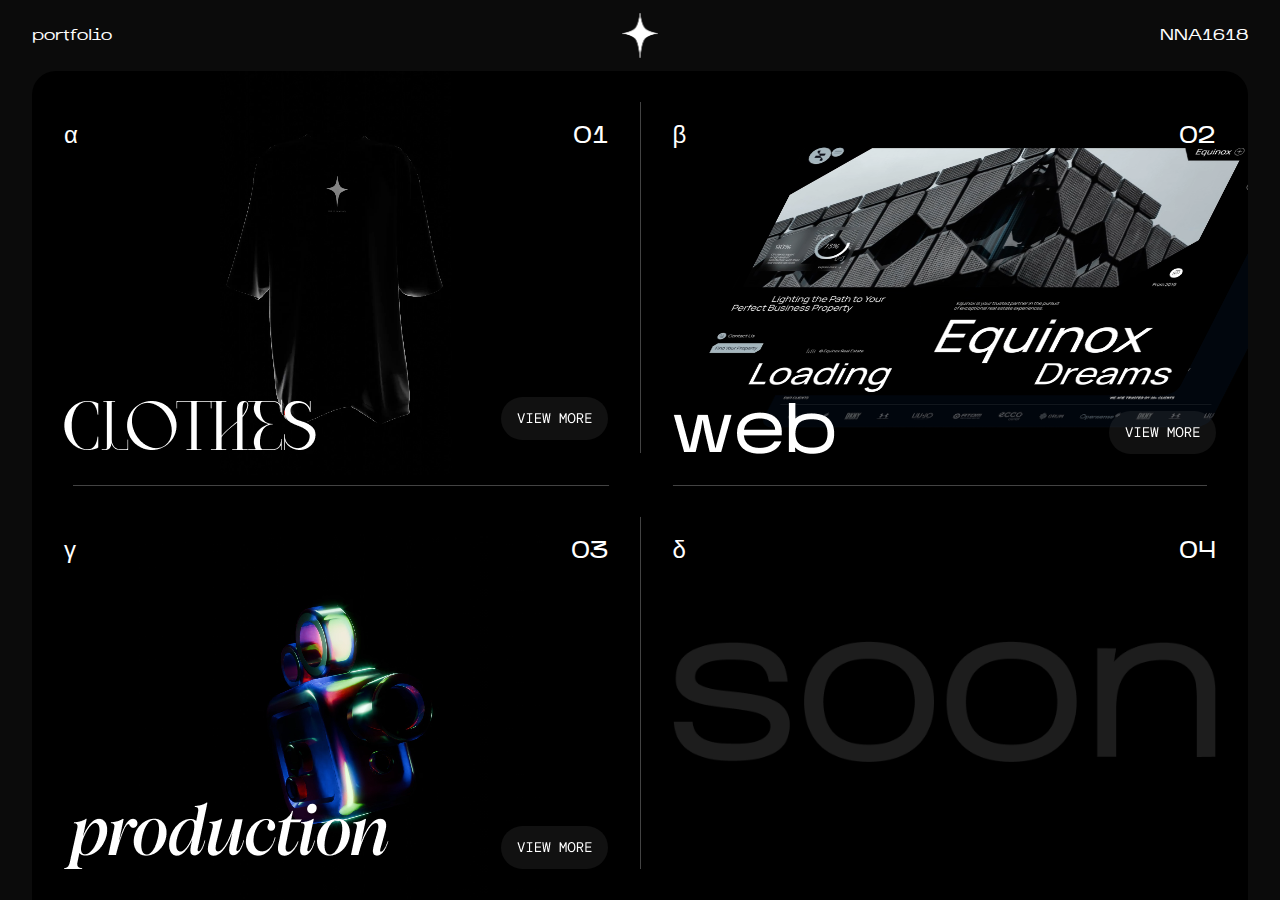
==== index.html @ 1e80dc97 "Initial commit" ====
<!DOCTYPE html>
<html lang="en">
	<head>
		<meta charset="UTF-8" />
		<meta name="viewport" content="width=device-width, initial-scale=1.0" />
		<link rel="stylesheet" href="assets/styles/output.css" />
		<title>NNA1618</title>
	</head>
	<body class="bg-[#0B0B0B] h-dvh">
		<div class="px-[32px]">
			<div
				class="grid grid-cols-3 justify-between items-center py-[13px]"
				style="grid-template-columns: 100px 100px 100px"
			>
				<a href="/index.html" class="">
					<p class="text-left">portfolio</p>
				</a>
				<a href="/index.html" class="flex justify-center">
					<img src="./assets/img/star.png" alt="" class="h-[45px]" />
				</a>
				<a href="/index.html" class="">
					<p class="text-right">NNA1618</p>
				</a>
			</div>

			<!-- основной блок -->
			<div class="rounded-t-[24px] bg-black overflow-hidden wrapper">
				<div class="flex flex-col h-full">
					<!-- верхняя линия -->
					<div class="flex flex-row h-full">
						<!-- первая карточка -->
						<div
							id="hover-video-parent"
							class="pt-[48px] pb-[31px] px-[32px] w-full flex flex-col justify-between overflow-hidden relative"
						>
							<div class="flex flex-row justify-between">
								<p class="text-[24px] leading-normal">α</p>
								<p
									class="text-[24px] leading-normal text-right"
								>
									01
								</p>
							</div>

							<video
								class="rounded-lg shadow-lg slide-in-video h-full absolute top-[-10px] -z-0"
								id="video"
								muted
							>
								<source src="./assets/videos/home black.mp4" />
								Your browser does not support the video tag.
							</video>

							<div class="flex flex-row justify-between">
								<div id="slide-text" class="slide-in-text">
									<img src="/assets/img/clothes.png" alt="" />
								</div>
								<a href="selectPage.html">
									<button
										id="animated-btn"
										class="animated-btn px-[20px] py-[11px] rounded-[111px] bg-[#8B8B8B1F] h-fit hover:bg-[#8B8B8B3D] hover:py-[20px] hover:px-10 transition-padding"
									>
										<img
											src="/assets/img/view more.png"
											alt=""
										/>
									</button>
								</a>
							</div>
						</div>
						<div class="pt-[31px] h-full relative">
							<div class="bg-[#434343] h-full z-10 w-px"></div>
							<svg
								class="absolute bottom-[-32px] -right-[32px] z-30"
								width="64"
								height="64"
								viewBox="0 0 64 64"
								fill="none"
								xmlns="http://www.w3.org/2000/svg"
							>
								<circle
									id="Ellipse 1"
									cx="32"
									cy="32"
									r="32"
									fill="black"
								/>
							</svg>
						</div>
						<!-- вторая карточка  -->
						<div
							class="pt-[48px] pb-[31px] px-[32px] w-full flex flex-col justify-between overflow-hidden relative group"
						>
							<div
								class="relative flex flex-row justify-between z-10"
							>
								<p class="text-[24px] leading-normal">β</p>
								<p
									class="text-[24px] leading-normal text-right"
								>
									02
								</p>
							</div>
							<div class="relative left-1/4 top-[-120px] -z-0">
								<img
									id="sec-card-img"
									src="./assets/img/slides/slide2.png"
									alt="img1"
									class="absolute w-[400px] rounded-xl select-none pointer-events-none -skew-y-[27deg] z-30 rotate-[27deg] top-[-32px] -left-8 group-hover:top-[-100px] group-hover:skew-y-[-18deg] group-hover:rotate-[18deg] h-[250px] group-hover:scale-x-[1.8] duration-700 ease-in-out scale-[4.5] top-[-1250px]"
								/>
								<img
									id="sec-card-img"
									src="/assets/img/slides/slide1.png"
									alt="img2"
									class="absolute w-[400px] rounded-xl select-none pointer-events-none -skew-y-[27deg] z-20 rotate-[27deg] top-0 left-0 group-hover:skew-y-[-18deg] group-hover:rotate-[18deg] h-[250px] group-hover:scale-x-[1.8] duration-700 ease-in-out scale-[4.5]"
								/>
								<img
									id="sec-card-img"
									src="./assets/img/slides/slide3.png"
									alt="img3"
									class="absolute w-[400px] rounded-xl select-none pointer-events-none -skew-y-[27deg] z-10 rotate-[27deg] top-[32px] left-8 group-hover:top-[100px] group-hover:skew-y-[-18deg] group-hover:rotate-[18deg] h-[250px] group-hover:scale-x-[1.8] duration-700 ease-in-out scale-[4.5] top-[1250px]"
								/>
							</div>

							<div class="flex flex-row justify-between">
								<div id="slide-text" class="slide-in-text">
									<img src="/assets/img/web.png" alt="" />
								</div>
								<button
									id="animated-btn"
									class="animated-btn px-[20px] py-[11px] rounded-[111px] bg-[#8B8B8B1F] h-fit self-end hover:bg-[#8B8B8B3D] hover:py-[20px] hover:px-10 transition-padding"
								>
									<img
										src="/assets/img/view more.png"
										alt=""
									/>
								</button>
							</div>
						</div>
					</div>

					<!-- сепаратор горизонтальный -->
					<div class="px-[41px] w-full">
						<div class="bg-[#434343] w-full z-10 h-px"></div>
					</div>

					<!-- нижняя линия  -->
					<div class="flex flex-row h-full">
						<!-- третья карточка  -->
						<div
							id="hover-video-parent"
							class="pt-[48px] pb-[31px] px-[32px] w-full flex flex-col justify-between overflow-hidden relative"
						>
							<div class="flex flex-row justify-between">
								<p class="text-[24px] leading-normal">γ</p>
								<p
									class="text-[24px] leading-normal text-right"
								>
									03
								</p>
							</div>

							<video
								class="rounded-lg shadow-lg slide-in-video h-full absolute -z-0"
								id="video"
								muted
							>
								<source
									src="./assets/videos/production.webm"
									type="video/mp4"
								/>
								Your browser does not support the video tag.
							</video>

							<div class="flex flex-row justify-between">
								<div id="slide-text" class="slide-in-text">
									<img
										src="/assets/img/production.png"
										alt=""
									/>
								</div>
								<button
									id="animated-btn"
									class="animated-btn px-[20px] py-[11px] rounded-[111px] bg-[#8B8B8B1F] h-fit self-end hover:bg-[#8B8B8B3D] hover:py-[20px] hover:px-10 transition-padding"
								>
									<img
										src="/assets/img/view more.png"
										alt=""
									/>
								</button>
							</div>
						</div>

						<!-- сепаратор вертикальный -->
						<div class="pb-[31px] h-full">
							<div class="bg-[#434343] h-full z-10 w-px"></div>
						</div>

						<!-- четвертая карточка  -->
						<div
							class="pt-[48px] pb-[31px] px-[32px] w-full h-full radial-gradient-bg"
						>
							<div class="relative flex flex-row justify-between">
								<p
									class="absolute left-0 text-[24px] leading-normal"
								>
									δ
								</p>
								<p
									class="absolute right-0 text-[24px] leading-normal text-right"
								>
									04
								</p>
							</div>

							<div
								class="h-full w-full flex justify-center items-center"
							>
								<img src="/assets/img/soon.png" alt="" />
							</div>
						</div>
					</div>
				</div>
			</div>
		</div>
	</body>

	<script src="/assets/scripts/main.js"></script>
</html>
---- assets/styles/output.css ----
/*
! tailwindcss v3.4.4 | MIT License | https://tailwindcss.com
*/

/*
1. Prevent padding and border from affecting element width. (https://github.com/mozdevs/cssremedy/issues/4)
2. Allow adding a border to an element by just adding a border-width. (https://github.com/tailwindcss/tailwindcss/pull/116)
*/

*,
::before,
::after {
  box-sizing: border-box;
  /* 1 */
  border-width: 0;
  /* 2 */
  border-style: solid;
  /* 2 */
  border-color: #e5e7eb;
  /* 2 */
}

::before,
::after {
  --tw-content: '';
}

/*
1. Use a consistent sensible line-height in all browsers.
2. Prevent adjustments of font size after orientation changes in iOS.
3. Use a more readable tab size.
4. Use the user's configured `sans` font-family by default.
5. Use the user's configured `sans` font-feature-settings by default.
6. Use the user's configured `sans` font-variation-settings by default.
7. Disable tap highlights on iOS
*/

html,
:host {
  line-height: 1.5;
  /* 1 */
  -webkit-text-size-adjust: 100%;
  /* 2 */
  -moz-tab-size: 4;
  /* 3 */
  -o-tab-size: 4;
     tab-size: 4;
  /* 3 */
  font-family: ui-sans-serif, system-ui, sans-serif, "Apple Color Emoji", "Segoe UI Emoji", "Segoe UI Symbol", "Noto Color Emoji";
  /* 4 */
  font-feature-settings: normal;
  /* 5 */
  font-variation-settings: normal;
  /* 6 */
  -webkit-tap-highlight-color: transparent;
  /* 7 */
}

/*
1. Remove the margin in all browsers.
2. Inherit line-height from `html` so users can set them as a class directly on the `html` element.
*/

body {
  margin: 0;
  /* 1 */
  line-height: inherit;
  /* 2 */
}

/*
1. Add the correct height in Firefox.
2. Correct the inheritance of border color in Firefox. (https://bugzilla.mozilla.org/show_bug.cgi?id=190655)
3. Ensure horizontal rules are visible by default.
*/

hr {
  height: 0;
  /* 1 */
  color: inherit;
  /* 2 */
  border-top-width: 1px;
  /* 3 */
}

/*
Add the correct text decoration in Chrome, Edge, and Safari.
*/

abbr:where([title]) {
  -webkit-text-decoration: underline dotted;
          text-decoration: underline dotted;
}

/*
Remove the default font size and weight for headings.
*/

h1,
h2,
h3,
h4,
h5,
h6 {
  font-size: inherit;
  font-weight: inherit;
}

/*
Reset links to optimize for opt-in styling instead of opt-out.
*/

a {
  color: inherit;
  text-decoration: inherit;
}

/*
Add the correct font weight in Edge and Safari.
*/

b,
strong {
  font-weight: bolder;
}

/*
1. Use the user's configured `mono` font-family by default.
2. Use the user's configured `mono` font-feature-settings by default.
3. Use the user's configured `mono` font-variation-settings by default.
4. Correct the odd `em` font sizing in all browsers.
*/

code,
kbd,
samp,
pre {
  font-family: ui-monospace, SFMono-Regular, Menlo, Monaco, Consolas, "Liberation Mono", "Courier New", monospace;
  /* 1 */
  font-feature-settings: normal;
  /* 2 */
  font-variation-settings: normal;
  /* 3 */
  font-size: 1em;
  /* 4 */
}

/*
Add the correct font size in all browsers.
*/

small {
  font-size: 80%;
}

/*
Prevent `sub` and `sup` elements from affecting the line height in all browsers.
*/

sub,
sup {
  font-size: 75%;
  line-height: 0;
  position: relative;
  vertical-align: baseline;
}

sub {
  bottom: -0.25em;
}

sup {
  top: -0.5em;
}

/*
1. Remove text indentation from table contents in Chrome and Safari. (https://bugs.chromium.org/p/chromium/issues/detail?id=999088, https://bugs.webkit.org/show_bug.cgi?id=201297)
2. Correct table border color inheritance in all Chrome and Safari. (https://bugs.chromium.org/p/chromium/issues/detail?id=935729, https://bugs.webkit.org/show_bug.cgi?id=195016)
3. Remove gaps between table borders by default.
*/

table {
  text-indent: 0;
  /* 1 */
  border-color: inherit;
  /* 2 */
  border-collapse: collapse;
  /* 3 */
}

/*
1. Change the font styles in all browsers.
2. Remove the margin in Firefox and Safari.
3. Remove default padding in all browsers.
*/

button,
input,
optgroup,
select,
textarea {
  font-family: inherit;
  /* 1 */
  font-feature-settings: inherit;
  /* 1 */
  font-variation-settings: inherit;
  /* 1 */
  font-size: 100%;
  /* 1 */
  font-weight: inherit;
  /* 1 */
  line-height: inherit;
  /* 1 */
  letter-spacing: inherit;
  /* 1 */
  color: inherit;
  /* 1 */
  margin: 0;
  /* 2 */
  padding: 0;
  /* 3 */
}

/*
Remove the inheritance of text transform in Edge and Firefox.
*/

button,
select {
  text-transform: none;
}

/*
1. Correct the inability to style clickable types in iOS and Safari.
2. Remove default button styles.
*/

button,
input:where([type='button']),
input:where([type='reset']),
input:where([type='submit']) {
  -webkit-appearance: button;
  /* 1 */
  background-color: transparent;
  /* 2 */
  background-image: none;
  /* 2 */
}

/*
Use the modern Firefox focus style for all focusable elements.
*/

:-moz-focusring {
  outline: auto;
}

/*
Remove the additional `:invalid` styles in Firefox. (https://github.com/mozilla/gecko-dev/blob/2f9eacd9d3d995c937b4251a5557d95d494c9be1/layout/style/res/forms.css#L728-L737)
*/

:-moz-ui-invalid {
  box-shadow: none;
}

/*
Add the correct vertical alignment in Chrome and Firefox.
*/

progress {
  vertical-align: baseline;
}

/*
Correct the cursor style of increment and decrement buttons in Safari.
*/

::-webkit-inner-spin-button,
::-webkit-outer-spin-button {
  height: auto;
}

/*
1. Correct the odd appearance in Chrome and Safari.
2. Correct the outline style in Safari.
*/

[type='search'] {
  -webkit-appearance: textfield;
  /* 1 */
  outline-offset: -2px;
  /* 2 */
}

/*
Remove the inner padding in Chrome and Safari on macOS.
*/

::-webkit-search-decoration {
  -webkit-appearance: none;
}

/*
1. Correct the inability to style clickable types in iOS and Safari.
2. Change font properties to `inherit` in Safari.
*/

::-webkit-file-upload-button {
  -webkit-appearance: button;
  /* 1 */
  font: inherit;
  /* 2 */
}

/*
Add the correct display in Chrome and Safari.
*/

summary {
  display: list-item;
}

/*
Removes the default spacing and border for appropriate elements.
*/

blockquote,
dl,
dd,
h1,
h2,
h3,
h4,
h5,
h6,
hr,
figure,
p,
pre {
  margin: 0;
}

fieldset {
  margin: 0;
  padding: 0;
}

legend {
  padding: 0;
}

ol,
ul,
menu {
  list-style: none;
  margin: 0;
  padding: 0;
}

/*
Reset default styling for dialogs.
*/

dialog {
  padding: 0;
}

/*
Prevent resizing textareas horizontally by default.
*/

textarea {
  resize: vertical;
}

/*
1. Reset the default placeholder opacity in Firefox. (https://github.com/tailwindlabs/tailwindcss/issues/3300)
2. Set the default placeholder color to the user's configured gray 400 color.
*/

input::-moz-placeholder, textarea::-moz-placeholder {
  opacity: 1;
  /* 1 */
  color: #9ca3af;
  /* 2 */
}

input::placeholder,
textarea::placeholder {
  opacity: 1;
  /* 1 */
  color: #9ca3af;
  /* 2 */
}

/*
Set the default cursor for buttons.
*/

button,
[role="button"] {
  cursor: pointer;
}

/*
Make sure disabled buttons don't get the pointer cursor.
*/

:disabled {
  cursor: default;
}

/*
1. Make replaced elements `display: block` by default. (https://github.com/mozdevs/cssremedy/issues/14)
2. Add `vertical-align: middle` to align replaced elements more sensibly by default. (https://github.com/jensimmons/cssremedy/issues/14#issuecomment-634934210)
   This can trigger a poorly considered lint error in some tools but is included by design.
*/

img,
svg,
video,
canvas,
audio,
iframe,
embed,
object {
  display: block;
  /* 1 */
  vertical-align: middle;
  /* 2 */
}

/*
Constrain images and videos to the parent width and preserve their intrinsic aspect ratio. (https://github.com/mozdevs/cssremedy/issues/14)
*/

img,
video {
  max-width: 100%;
  height: auto;
}

/* Make elements with the HTML hidden attribute stay hidden by default */

[hidden] {
  display: none;
}

*, ::before, ::after {
  --tw-border-spacing-x: 0;
  --tw-border-spacing-y: 0;
  --tw-translate-x: 0;
  --tw-translate-y: 0;
  --tw-rotate: 0;
  --tw-skew-x: 0;
  --tw-skew-y: 0;
  --tw-scale-x: 1;
  --tw-scale-y: 1;
  --tw-pan-x:  ;
  --tw-pan-y:  ;
  --tw-pinch-zoom:  ;
  --tw-scroll-snap-strictness: proximity;
  --tw-gradient-from-position:  ;
  --tw-gradient-via-position:  ;
  --tw-gradient-to-position:  ;
  --tw-ordinal:  ;
  --tw-slashed-zero:  ;
  --tw-numeric-figure:  ;
  --tw-numeric-spacing:  ;
  --tw-numeric-fraction:  ;
  --tw-ring-inset:  ;
  --tw-ring-offset-width: 0px;
  --tw-ring-offset-color: #fff;
  --tw-ring-color: rgb(59 130 246 / 0.5);
  --tw-ring-offset-shadow: 0 0 #0000;
  --tw-ring-shadow: 0 0 #0000;
  --tw-shadow: 0 0 #0000;
  --tw-shadow-colored: 0 0 #0000;
  --tw-blur:  ;
  --tw-brightness:  ;
  --tw-contrast:  ;
  --tw-grayscale:  ;
  --tw-hue-rotate:  ;
  --tw-invert:  ;
  --tw-saturate:  ;
  --tw-sepia:  ;
  --tw-drop-shadow:  ;
  --tw-backdrop-blur:  ;
  --tw-backdrop-brightness:  ;
  --tw-backdrop-contrast:  ;
  --tw-backdrop-grayscale:  ;
  --tw-backdrop-hue-rotate:  ;
  --tw-backdrop-invert:  ;
  --tw-backdrop-opacity:  ;
  --tw-backdrop-saturate:  ;
  --tw-backdrop-sepia:  ;
  --tw-contain-size:  ;
  --tw-contain-layout:  ;
  --tw-contain-paint:  ;
  --tw-contain-style:  ;
}

::backdrop {
  --tw-border-spacing-x: 0;
  --tw-border-spacing-y: 0;
  --tw-translate-x: 0;
  --tw-translate-y: 0;
  --tw-rotate: 0;
  --tw-skew-x: 0;
  --tw-skew-y: 0;
  --tw-scale-x: 1;
  --tw-scale-y: 1;
  --tw-pan-x:  ;
  --tw-pan-y:  ;
  --tw-pinch-zoom:  ;
  --tw-scroll-snap-strictness: proximity;
  --tw-gradient-from-position:  ;
  --tw-gradient-via-position:  ;
  --tw-gradient-to-position:  ;
  --tw-ordinal:  ;
  --tw-slashed-zero:  ;
  --tw-numeric-figure:  ;
  --tw-numeric-spacing:  ;
  --tw-numeric-fraction:  ;
  --tw-ring-inset:  ;
  --tw-ring-offset-width: 0px;
  --tw-ring-offset-color: #fff;
  --tw-ring-color: rgb(59 130 246 / 0.5);
  --tw-ring-offset-shadow: 0 0 #0000;
  --tw-ring-shadow: 0 0 #0000;
  --tw-shadow: 0 0 #0000;
  --tw-shadow-colored: 0 0 #0000;
  --tw-blur:  ;
  --tw-brightness:  ;
  --tw-contrast:  ;
  --tw-grayscale:  ;
  --tw-hue-rotate:  ;
  --tw-invert:  ;
  --tw-saturate:  ;
  --tw-sepia:  ;
  --tw-drop-shadow:  ;
  --tw-backdrop-blur:  ;
  --tw-backdrop-brightness:  ;
  --tw-backdrop-contrast:  ;
  --tw-backdrop-grayscale:  ;
  --tw-backdrop-hue-rotate:  ;
  --tw-backdrop-invert:  ;
  --tw-backdrop-opacity:  ;
  --tw-backdrop-saturate:  ;
  --tw-backdrop-sepia:  ;
  --tw-contain-size:  ;
  --tw-contain-layout:  ;
  --tw-contain-paint:  ;
  --tw-contain-style:  ;
}

.pointer-events-none {
  pointer-events: none;
}

.absolute {
  position: absolute;
}

.relative {
  position: relative;
}

.-left-8 {
  left: -2rem;
}

.-right-\[32px\] {
  right: -32px;
}

.bottom-\[-32px\] {
  bottom: -32px;
}

.left-0 {
  left: 0px;
}

.left-1\/4 {
  left: 25%;
}

.left-8 {
  left: 2rem;
}

.right-0 {
  right: 0px;
}

.top-0 {
  top: 0px;
}

.top-\[-10px\] {
  top: -10px;
}

.top-\[-120px\] {
  top: -120px;
}

.top-\[-1250px\] {
  top: -1250px;
}

.top-\[-32px\] {
  top: -32px;
}

.top-\[1250px\] {
  top: 1250px;
}

.top-\[32px\] {
  top: 32px;
}

.-z-0 {
  z-index: 0;
}

.z-10 {
  z-index: 10;
}

.z-20 {
  z-index: 20;
}

.z-30 {
  z-index: 30;
}

.z-50 {
  z-index: 50;
}

.col-span-1 {
  grid-column: span 1 / span 1;
}

.mx-auto {
  margin-left: auto;
  margin-right: auto;
}

.mb-\[77px\] {
  margin-bottom: 77px;
}

.mr-auto {
  margin-right: auto;
}

.block {
  display: block;
}

.flex {
  display: flex;
}

.grid {
  display: grid;
}

.hidden {
  display: none;
}

.h-\[250px\] {
  height: 250px;
}

.h-\[26px\] {
  height: 26px;
}

.h-\[45px\] {
  height: 45px;
}

.h-\[71dvh\] {
  height: 71dvh;
}

.h-\[77px\] {
  height: 77px;
}

.h-\[91px\] {
  height: 91px;
}

.h-dvh {
  height: 100dvh;
}

.h-fit {
  height: -moz-fit-content;
  height: fit-content;
}

.h-full {
  height: 100%;
}

.h-px {
  height: 1px;
}

.h-screen {
  height: 100vh;
}

.w-\[26px\] {
  width: 26px;
}

.w-\[400px\] {
  width: 400px;
}

.w-fit {
  width: -moz-fit-content;
  width: fit-content;
}

.w-full {
  width: 100%;
}

.w-px {
  width: 1px;
}

.max-w-\[470px\] {
  max-width: 470px;
}

.rotate-\[27deg\] {
  --tw-rotate: 27deg;
  transform: translate(var(--tw-translate-x), var(--tw-translate-y)) rotate(var(--tw-rotate)) skewX(var(--tw-skew-x)) skewY(var(--tw-skew-y)) scaleX(var(--tw-scale-x)) scaleY(var(--tw-scale-y));
}

.-skew-y-\[27deg\] {
  --tw-skew-y: -27deg;
  transform: translate(var(--tw-translate-x), var(--tw-translate-y)) rotate(var(--tw-rotate)) skewX(var(--tw-skew-x)) skewY(var(--tw-skew-y)) scaleX(var(--tw-scale-x)) scaleY(var(--tw-scale-y));
}

.scale-\[4\.5\] {
  --tw-scale-x: 4.5;
  --tw-scale-y: 4.5;
  transform: translate(var(--tw-translate-x), var(--tw-translate-y)) rotate(var(--tw-rotate)) skewX(var(--tw-skew-x)) skewY(var(--tw-skew-y)) scaleX(var(--tw-scale-x)) scaleY(var(--tw-scale-y));
}

.select-none {
  -webkit-user-select: none;
     -moz-user-select: none;
          user-select: none;
}

.grid-cols-3 {
  grid-template-columns: repeat(3, minmax(0, 1fr));
}

.flex-row {
  flex-direction: row;
}

.flex-col {
  flex-direction: column;
}

.items-center {
  align-items: center;
}

.justify-end {
  justify-content: flex-end;
}

.justify-center {
  justify-content: center;
}

.justify-between {
  justify-content: space-between;
}

.justify-stretch {
  justify-content: stretch;
}

.gap-2 {
  gap: 0.5rem;
}

.gap-2\.5 {
  gap: 0.625rem;
}

.gap-\[12px\] {
  gap: 12px;
}

.gap-\[17px\] {
  gap: 17px;
}

.gap-\[20px\] {
  gap: 20px;
}

.gap-\[211px\] {
  gap: 211px;
}

.gap-\[21px\] {
  gap: 21px;
}

.gap-\[32px\] {
  gap: 32px;
}

.gap-\[60px\] {
  gap: 60px;
}

.place-self-center {
  place-self: center;
}

.self-end {
  align-self: flex-end;
}

.overflow-hidden {
  overflow: hidden;
}

.rounded-\[111px\] {
  border-radius: 111px;
}

.rounded-lg {
  border-radius: 0.5rem;
}

.rounded-xl {
  border-radius: 0.75rem;
}

.rounded-t-\[24px\] {
  border-top-left-radius: 24px;
  border-top-right-radius: 24px;
}

.border-\[1px\] {
  border-width: 1px;
}

.border-\[\#676767\] {
  --tw-border-opacity: 1;
  border-color: rgb(103 103 103 / var(--tw-border-opacity));
}

.bg-\[\#0B0B0B\] {
  --tw-bg-opacity: 1;
  background-color: rgb(11 11 11 / var(--tw-bg-opacity));
}

.bg-\[\#434343\] {
  --tw-bg-opacity: 1;
  background-color: rgb(67 67 67 / var(--tw-bg-opacity));
}

.bg-\[\#8B8B8B1F\] {
  background-color: #8B8B8B1F;
}

.bg-\[\#8B8B8B3D\] {
  background-color: #8B8B8B3D;
}

.bg-black {
  --tw-bg-opacity: 1;
  background-color: rgb(0 0 0 / var(--tw-bg-opacity));
}

.bg-white {
  --tw-bg-opacity: 1;
  background-color: rgb(255 255 255 / var(--tw-bg-opacity));
}

.p-\[60px\] {
  padding: 60px;
}

.px-\[20px\] {
  padding-left: 20px;
  padding-right: 20px;
}

.px-\[32px\] {
  padding-left: 32px;
  padding-right: 32px;
}

.px-\[41px\] {
  padding-left: 41px;
  padding-right: 41px;
}

.py-\[11px\] {
  padding-top: 11px;
  padding-bottom: 11px;
}

.py-\[13px\] {
  padding-top: 13px;
  padding-bottom: 13px;
}

.py-\[31px\] {
  padding-top: 31px;
  padding-bottom: 31px;
}

.py-\[4px\] {
  padding-top: 4px;
  padding-bottom: 4px;
}

.py-\[8px\] {
  padding-top: 8px;
  padding-bottom: 8px;
}

.pb-\[31px\] {
  padding-bottom: 31px;
}

.pl-0 {
  padding-left: 0px;
}

.pl-\[160px\] {
  padding-left: 160px;
}

.pl-\[4px\] {
  padding-left: 4px;
}

.pr-\[20px\] {
  padding-right: 20px;
}

.pt-\[31px\] {
  padding-top: 31px;
}

.pt-\[48px\] {
  padding-top: 48px;
}

.text-left {
  text-align: left;
}

.text-right {
  text-align: right;
}

.font-dmMono {
  font-family: DM Mono, sans-serif;
}

.text-\[124px\] {
  font-size: 124px;
}

.text-\[24px\] {
  font-size: 24px;
}

.text-\[70px\] {
  font-size: 70px;
}

.text-base {
  font-size: 1rem;
  line-height: 1.5rem;
}

.text-sm {
  font-size: 0.875rem;
  line-height: 1.25rem;
}

.uppercase {
  text-transform: uppercase;
}

.leading-\[26px\] {
  line-height: 26px;
}

.leading-none {
  line-height: 1;
}

.leading-normal {
  line-height: 1.5;
}

.text-\[\#808080\] {
  --tw-text-opacity: 1;
  color: rgb(128 128 128 / var(--tw-text-opacity));
}

.text-\[\#C8C8C8\] {
  --tw-text-opacity: 1;
  color: rgb(200 200 200 / var(--tw-text-opacity));
}

.shadow-lg {
  --tw-shadow: 0 10px 15px -3px rgb(0 0 0 / 0.1), 0 4px 6px -4px rgb(0 0 0 / 0.1);
  --tw-shadow-colored: 0 10px 15px -3px var(--tw-shadow-color), 0 4px 6px -4px var(--tw-shadow-color);
  box-shadow: var(--tw-ring-offset-shadow, 0 0 #0000), var(--tw-ring-shadow, 0 0 #0000), var(--tw-shadow);
}

.transition-all {
  transition-property: all;
  transition-timing-function: cubic-bezier(0.4, 0, 0.2, 1);
  transition-duration: 150ms;
}

.duration-700 {
  transition-duration: 700ms;
}

.ease-in-out {
  transition-timing-function: cubic-bezier(0.4, 0, 0.2, 1);
}

@font-face {
  font-family: 'Kharkiv Tone';

  src: url('/assets/fonts/kar.ttf');

  font-weight: 400;

  font-style: normal;
}

@font-face {
  font-family: 'DM Mono';

  src: url('/assets/fonts/DMMono-Medium.ttf');

  font-weight: 400;

  font-style: normal;
}

body {
  font-family: Kharkiv Tone, sans-serif;
  --tw-text-opacity: 1;
  color: rgb(255 255 255 / var(--tw-text-opacity));
}

/* текст 1 и 3 карточки */

.slide-in-text {
  transform: translateX(-100%);
  opacity: 0;
  transition: transform 2s ease-in-out, opacity 2s ease-in-out;
}

.slide-in-text-active {
  transform: translateX(0);
  opacity: 1;
}

/* кнопки 1 и 3 карточки */

.animated-btn {
  transform: translateX(+100%);
  opacity: 0;
  padding: 1rem;
  transition: transform 3s ease-in-out, opacity 3s ease-in-out,
		padding 0.3s ease-in-out;
}

.animated-btn-active {
  transform: translateX(0);
  opacity: 1;
}

.hover\:px-10:hover {
  padding: 2rem;
}

/* выезд видео */

.slide-in-video {
  transform: translate(-50%, 450%);
  left: 50%;
  transition: transform 3s ease-in-out;
}

.slide-in-video-active {
  transform: translate(-50%, 0);
}

/* 4 карточка */

.radial-gradient-bg {
  position: relative;
  height: 100%;
  width: 100%;
  overflow: hidden;
}

.radial-gradient-bg::before {
  content: '';
  position: absolute;
  top: 50%;
  left: 50%;
  width: 200%;
  height: 200%;
  background: radial-gradient(
		circle,
		rgba(255, 255, 255, 0.15) 0%,
		rgba(255, 255, 255, 0) 15%
	);
  transform: translate(-50%, -50%) scale(0);
  transition: transform 1s ease-in-out;
}

.radial-gradient-bg:hover::before {
  transform: translate(-50%, -50%) scale(1);
}

/* видео */

.video-container {
  width: 640px;
  height: 360px;
  overflow: hidden;
  position: relative;
}

.video-container video {
  width: 100%;
  height: 100%;
  -o-object-fit: cover;
     object-fit: cover;
}

.wrapper {
  height: calc(100dvh - 71px);
}

/* вторая страница */

.animated-btn-sec-p {
  transition: padding 0.3s ease-in-out;
}

.animated-btn-sec-p:hover {
  padding: 2rem;
}

.movable-block {
  transition: all 1s ease-in-out;
  height: 95px;
  width: 248px;
  position: absolute;
  top: 60px;
  left: 60px;
}

.movable-block-active {
  width: 100%;
  top: 0px;
  left: 0px;
  height: 100%;
}

.movable-text p {
  transition: padding 1s ease-in-out;
}

.scroll-image {
  opacity: 0;
  transition: opacity 6s ease-in-out;
}

.scroll-image-active {
  opacity: 1;
}

.hover\:bg-\[\#8B8B8B3D\]:hover {
  background-color: #8B8B8B3D;
}

.hover\:px-10:hover {
  padding-left: 2.5rem;
  padding-right: 2.5rem;
}

.hover\:py-\[20px\]:hover {
  padding-top: 20px;
  padding-bottom: 20px;
}

.group:hover .group-hover\:top-\[-100px\] {
  top: -100px;
}

.group:hover .group-hover\:top-\[100px\] {
  top: 100px;
}

.group:hover .group-hover\:rotate-\[18deg\] {
  --tw-rotate: 18deg;
  transform: translate(var(--tw-translate-x), var(--tw-translate-y)) rotate(var(--tw-rotate)) skewX(var(--tw-skew-x)) skewY(var(--tw-skew-y)) scaleX(var(--tw-scale-x)) scaleY(var(--tw-scale-y));
}

.group:hover .group-hover\:skew-y-\[-18deg\] {
  --tw-skew-y: -18deg;
  transform: translate(var(--tw-translate-x), var(--tw-translate-y)) rotate(var(--tw-rotate)) skewX(var(--tw-skew-x)) skewY(var(--tw-skew-y)) scaleX(var(--tw-scale-x)) scaleY(var(--tw-scale-y));
}

.group:hover .group-hover\:scale-x-\[1\.8\] {
  --tw-scale-x: 1.8;
  transform: translate(var(--tw-translate-x), var(--tw-translate-y)) rotate(var(--tw-rotate)) skewX(var(--tw-skew-x)) skewY(var(--tw-skew-y)) scaleX(var(--tw-scale-x)) scaleY(var(--tw-scale-y));
}
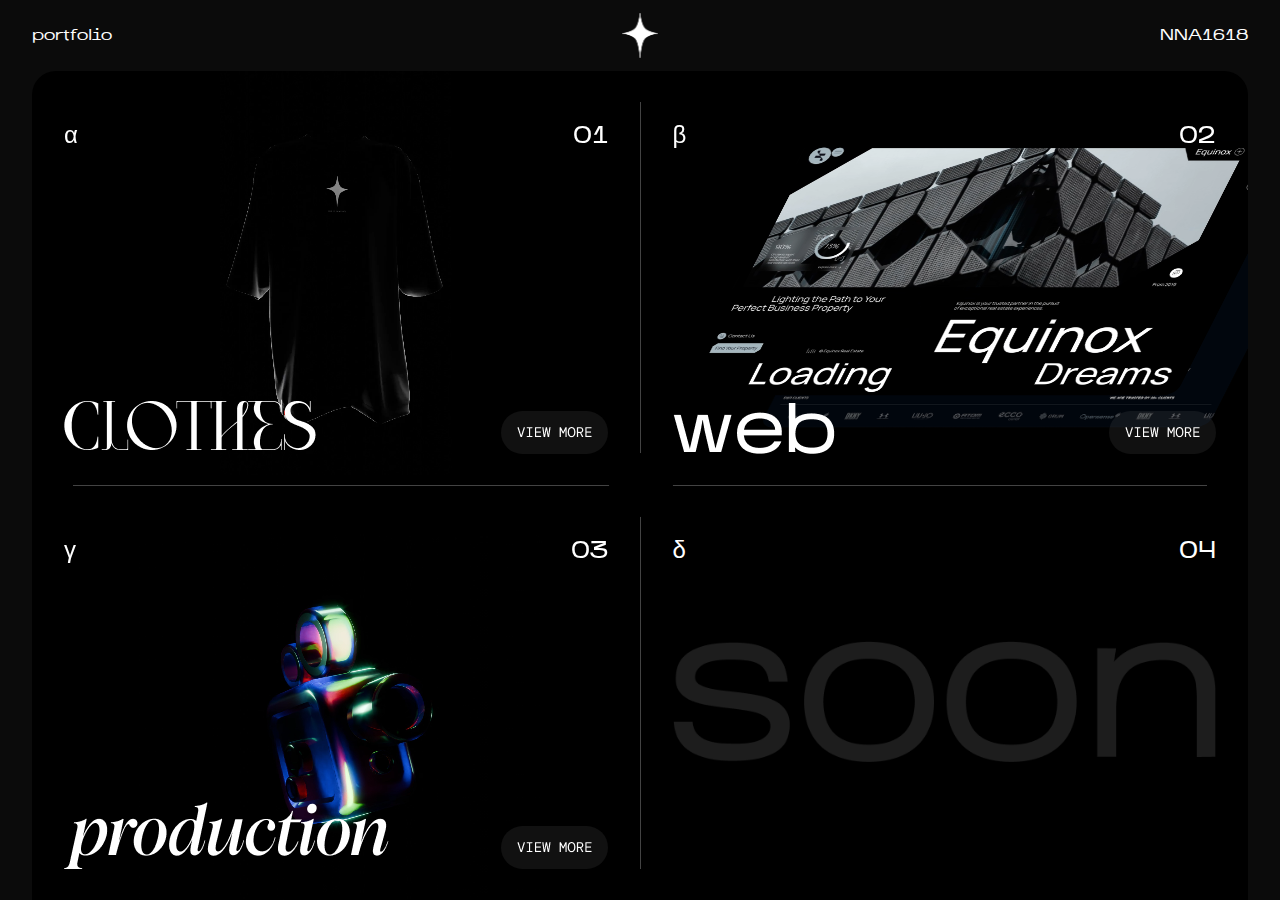
==== commit f6cef028: "3" ====
--- a/index.html
+++ b/index.html
@@ -3,37 +3,41 @@
 	<head>
 		<meta charset="UTF-8" />
 		<meta name="viewport" content="width=device-width, initial-scale=1.0" />
-		<link rel="stylesheet" href="assets/styles/output.css" />
+		<link rel="stylesheet" href="./assets/styles/output.css" />
 		<title>NNA1618</title>
 	</head>
-	<body class="bg-[#0B0B0B] h-dvh">
-		<div class="px-[32px]">
+	<body class="bg-[#0B0B0B] md:h-dvh h-full">
+		<div class="md:px-[32px] px-0">
 			<div
-				class="grid grid-cols-3 justify-between items-center py-[13px]"
-				style="grid-template-columns: 100px 100px 100px"
+				class="grid md:grid-cols-3 grid-cols-1 md:justify-between justify-center items-center py-[13px]"
+				style="
+					@media (min-width: 720px) {
+						grid-template-columns: 100px 100px 100px;
+					}
+				"
 			>
-				<a href="/index.html" class="">
+				<a href="./index.html" class="hidden md:block">
 					<p class="text-left">portfolio</p>
 				</a>
-				<a href="/index.html" class="flex justify-center">
+				<a href="./index.html" class="flex justify-center">
 					<img src="./assets/img/star.png" alt="" class="h-[45px]" />
 				</a>
-				<a href="/index.html" class="">
+				<a href="./index.html" class="hidden md:block">
 					<p class="text-right">NNA1618</p>
 				</a>
 			</div>
 
 			<!-- основной блок -->
-			<div class="rounded-t-[24px] bg-black overflow-hidden wrapper">
+			<div class="md:rounded-t-[24px] bg-black overflow-hidden wrapper">
 				<div class="flex flex-col h-full">
 					<!-- верхняя линия -->
-					<div class="flex flex-row h-full">
+					<div class="flex md:flex-row flex-col md:h-full">
 						<!-- первая карточка -->
 						<div
 							id="hover-video-parent"
-							class="pt-[48px] pb-[31px] px-[32px] w-full flex flex-col justify-between overflow-hidden relative"
-						>
-							<div class="flex flex-row justify-between">
+							class="md:pt-[48px] pt-[32px] pb-[31px] px-[32px] w-full flex flex-col justify-between overflow-hidden relative h-[400px] md:h-auto"
+						>
+							<div class="flex flex-row justify-between z-10">
 								<p class="text-[24px] leading-normal">α</p>
 								<p
 									class="text-[24px] leading-normal text-right"
@@ -43,7 +47,7 @@
 							</div>
 
 							<video
-								class="rounded-lg shadow-lg slide-in-video h-full absolute top-[-10px] -z-0"
+								class="rounded-lg shadow-lg slide-in-video h-[99%] md:h-full absolute md:top-[-10px] -z-0"
 								id="video"
 								muted
 							>
@@ -51,27 +55,37 @@
 								Your browser does not support the video tag.
 							</video>
 
-							<div class="flex flex-row justify-between">
-								<div id="slide-text" class="slide-in-text">
-									<img src="/assets/img/clothes.png" alt="" />
+							<div
+								class="flex md:flex-row flex-col md:justify-between justify-center gap-4 md:items-end"
+							>
+								<div
+									id="slide-text"
+									class="slide-in-text mx-auto md:mx-0"
+								>
+									<img src="./assets/img/clothes.png" alt="" />
 								</div>
-								<a href="selectPage.html">
+								<a href="./selectPage.html">
 									<button
 										id="animated-btn"
 										class="animated-btn px-[20px] py-[11px] rounded-[111px] bg-[#8B8B8B1F] h-fit hover:bg-[#8B8B8B3D] hover:py-[20px] hover:px-10 transition-padding"
 									>
 										<img
-											src="/assets/img/view more.png"
+											src="./assets/img/view more.png"
 											alt=""
 										/>
 									</button>
 								</a>
 							</div>
 						</div>
-						<div class="pt-[31px] h-full relative">
-							<div class="bg-[#434343] h-full z-10 w-px"></div>
+
+						<div
+							class="md:pt-[31px] md:h-full w-full md:w-px md:px-0 px-[32px] relative"
+						>
+							<div
+								class="bg-[#434343] md:h-full z-10 md:w-px h-px w-full"
+							></div>
 							<svg
-								class="absolute bottom-[-32px] -right-[32px] z-30"
+								class="absolute bottom-[-32px] -right-[32px] z-30 hidden md:block"
 								width="64"
 								height="64"
 								viewBox="0 0 64 64"
@@ -89,7 +103,7 @@
 						</div>
 						<!-- вторая карточка  -->
 						<div
-							class="pt-[48px] pb-[31px] px-[32px] w-full flex flex-col justify-between overflow-hidden relative group"
+							class="md:pt-[48px] pt-[32px] pb-[31px] px-[32px] w-full flex flex-col justify-between overflow-hidden relative group h-[400px] md:h-auto"
 						>
 							<div
 								class="relative flex flex-row justify-between z-10"
@@ -101,40 +115,47 @@
 									02
 								</p>
 							</div>
-							<div class="relative left-1/4 top-[-120px] -z-0">
+							<div class="relative left-1/4 md:top-[-120px] -z-0">
 								<img
 									id="sec-card-img"
 									src="./assets/img/slides/slide2.png"
 									alt="img1"
-									class="absolute w-[400px] rounded-xl select-none pointer-events-none -skew-y-[27deg] z-30 rotate-[27deg] top-[-32px] -left-8 group-hover:top-[-100px] group-hover:skew-y-[-18deg] group-hover:rotate-[18deg] h-[250px] group-hover:scale-x-[1.8] duration-700 ease-in-out scale-[4.5] top-[-1250px]"
+									class="absolute md:w-[400px] w-[200px] md:h-[250px] rounded-xl select-none pointer-events-none -skew-y-[27deg] z-30 rotate-[27deg] top-[-32px] -left-8 group-hover:top-[-100px] group-hover:skew-y-[-18deg] group-hover:rotate-[18deg] group-hover:scale-x-[1.8] duration-700 ease-in-out scale-[4.5] top-[-1250px]"
 								/>
 								<img
 									id="sec-card-img"
-									src="/assets/img/slides/slide1.png"
+									src="./assets/img/slides/slide1.png"
 									alt="img2"
-									class="absolute w-[400px] rounded-xl select-none pointer-events-none -skew-y-[27deg] z-20 rotate-[27deg] top-0 left-0 group-hover:skew-y-[-18deg] group-hover:rotate-[18deg] h-[250px] group-hover:scale-x-[1.8] duration-700 ease-in-out scale-[4.5]"
+									class="absolute md:w-[400px] w-[200px] md:h-[250px] rounded-xl select-none pointer-events-none -skew-y-[27deg] z-20 rotate-[27deg] top-0 left-0 group-hover:skew-y-[-18deg] group-hover:rotate-[18deg] group-hover:scale-x-[1.8] duration-700 ease-in-out scale-[4.5]"
 								/>
 								<img
 									id="sec-card-img"
 									src="./assets/img/slides/slide3.png"
 									alt="img3"
-									class="absolute w-[400px] rounded-xl select-none pointer-events-none -skew-y-[27deg] z-10 rotate-[27deg] top-[32px] left-8 group-hover:top-[100px] group-hover:skew-y-[-18deg] group-hover:rotate-[18deg] h-[250px] group-hover:scale-x-[1.8] duration-700 ease-in-out scale-[4.5] top-[1250px]"
-								/>
-							</div>
-
-							<div class="flex flex-row justify-between">
-								<div id="slide-text" class="slide-in-text">
-									<img src="/assets/img/web.png" alt="" />
+									class="absolute md:w-[400px] w-[200px] md:h-[250px] rounded-xl select-none pointer-events-none -skew-y-[27deg] z-10 rotate-[27deg] top-[32px] left-8 group-hover:top-[100px] group-hover:skew-y-[-18deg] group-hover:rotate-[18deg] group-hover:scale-x-[1.8] duration-700 ease-in-out scale-[4.5] top-[1250px]"
+								/>
+							</div>
+
+							<div
+								class="flex md:flex-row flex-col md:justify-between justify-center gap-4 md:items-end"
+							>
+								<div
+									id="slide-text"
+									class="slide-in-text mx-auto md:mx-0"
+								>
+									<img src="./assets/img/web.png" alt="" />
 								</div>
-								<button
-									id="animated-btn"
-									class="animated-btn px-[20px] py-[11px] rounded-[111px] bg-[#8B8B8B1F] h-fit self-end hover:bg-[#8B8B8B3D] hover:py-[20px] hover:px-10 transition-padding"
-								>
-									<img
-										src="/assets/img/view more.png"
-										alt=""
-									/>
-								</button>
+								<a href="/">
+									<button
+										id="animated-btn"
+										class="animated-btn px-[20px] py-[11px] rounded-[111px] bg-[#8B8B8B1F] h-fit self-end hover:bg-[#8B8B8B3D] hover:py-[20px] hover:px-10 transition-padding"
+									>
+										<img
+											src="./assets/img/view more.png"
+											alt=""
+										/>
+									</button>
+								</a>
 							</div>
 						</div>
 					</div>
@@ -145,13 +166,13 @@
 					</div>
 
 					<!-- нижняя линия  -->
-					<div class="flex flex-row h-full">
+					<div class="flex md:flex-row flex-col h-full">
 						<!-- третья карточка  -->
 						<div
 							id="hover-video-parent"
-							class="pt-[48px] pb-[31px] px-[32px] w-full flex flex-col justify-between overflow-hidden relative"
-						>
-							<div class="flex flex-row justify-between">
+							class="md:pt-[48px] pt-[32px] pb-[31px] px-[32px] w-full flex flex-col justify-between overflow-hidden relative h-[400px] md:h-full"
+						>
+							<div class="flex flex-row justify-between z-10">
 								<p class="text-[24px] leading-normal">γ</p>
 								<p
 									class="text-[24px] leading-normal text-right"
@@ -161,7 +182,7 @@
 							</div>
 
 							<video
-								class="rounded-lg shadow-lg slide-in-video h-full absolute -z-0"
+								class="rounded-lg shadow-lg slide-in-video md:h-full h-[93%] absolute -z-0"
 								id="video"
 								muted
 							>
@@ -172,33 +193,44 @@
 								Your browser does not support the video tag.
 							</video>
 
-							<div class="flex flex-row justify-between">
-								<div id="slide-text" class="slide-in-text">
+							<div
+								class="flex md:flex-row flex-col md:justify-between justify-center gap-4 md:items-end"
+							>
+								<div
+									id="slide-text"
+									class="slide-in-text mx-auto md:mx-0"
+								>
 									<img
-										src="/assets/img/production.png"
+										src="./assets/img/production.png"
 										alt=""
 									/>
 								</div>
-								<button
-									id="animated-btn"
-									class="animated-btn px-[20px] py-[11px] rounded-[111px] bg-[#8B8B8B1F] h-fit self-end hover:bg-[#8B8B8B3D] hover:py-[20px] hover:px-10 transition-padding"
-								>
-									<img
-										src="/assets/img/view more.png"
-										alt=""
-									/>
-								</button>
+								<a href="">
+									<button
+										id="animated-btn"
+										class="animated-btn px-[20px] py-[11px] rounded-[111px] bg-[#8B8B8B1F] h-fit self-end hover:bg-[#8B8B8B3D] hover:py-[20px] hover:px-10 transition-padding"
+									>
+										<img
+											src="./assets/img/view more.png"
+											alt=""
+										/>
+									</button>
+								</a>
 							</div>
 						</div>
 
 						<!-- сепаратор вертикальный -->
-						<div class="pb-[31px] h-full">
-							<div class="bg-[#434343] h-full z-10 w-px"></div>
+						<div
+							class="md:pb-[31px] md:h-full w-full md:w-px md:px-0 px-[32px] relative"
+						>
+							<div
+								class="bg-[#434343] md:h-full z-10 md:w-px h-px w-full"
+							></div>
 						</div>
 
 						<!-- четвертая карточка  -->
 						<div
-							class="pt-[48px] pb-[31px] px-[32px] w-full h-full radial-gradient-bg"
+							class="md:pt-[48px] pt-[32px] pb-[31px] px-[32px] w-full radial-gradient-bg h-[400px] md:h-full"
 						>
 							<div class="relative flex flex-row justify-between">
 								<p
@@ -216,7 +248,7 @@
 							<div
 								class="h-full w-full flex justify-center items-center"
 							>
-								<img src="/assets/img/soon.png" alt="" />
+								<img src="./assets/img/soon.png" alt="" />
 							</div>
 						</div>
 					</div>
@@ -225,5 +257,5 @@
 		</div>
 	</body>
 
-	<script src="/assets/scripts/main.js"></script>
+	<script src="./assets/scripts/main.js"></script>
 </html>
--- a/assets/styles/output.css
+++ b/assets/styles/output.css
@@ -574,6 +574,10 @@
   right: -32px;
 }
 
+.bottom-0 {
+  bottom: 0px;
+}
+
 .bottom-\[-32px\] {
   bottom: -32px;
 }
@@ -582,6 +586,10 @@
   left: 0px;
 }
 
+.left-1\/2 {
+  left: 50%;
+}
+
 .left-1\/4 {
   left: 25%;
 }
@@ -598,14 +606,6 @@
   top: 0px;
 }
 
-.top-\[-10px\] {
-  top: -10px;
-}
-
-.top-\[-120px\] {
-  top: -120px;
-}
-
 .top-\[-1250px\] {
   top: -1250px;
 }
@@ -614,6 +614,14 @@
   top: -32px;
 }
 
+.top-\[104px\] {
+  top: 104px;
+}
+
+.top-\[115px\] {
+  top: 115px;
+}
+
 .top-\[1250px\] {
   top: 1250px;
 }
@@ -640,10 +648,6 @@
 
 .z-50 {
   z-index: 50;
-}
-
-.col-span-1 {
-  grid-column: span 1 / span 1;
 }
 
 .mx-auto {
@@ -651,6 +655,10 @@
   margin-right: auto;
 }
 
+.mb-\[102px\] {
+  margin-bottom: 102px;
+}
+
 .mb-\[77px\] {
   margin-bottom: 77px;
 }
@@ -675,20 +683,28 @@
   display: none;
 }
 
-.h-\[250px\] {
-  height: 250px;
-}
-
 .h-\[26px\] {
   height: 26px;
 }
 
+.h-\[400px\] {
+  height: 400px;
+}
+
+.h-\[45dvh\] {
+  height: 45dvh;
+}
+
 .h-\[45px\] {
   height: 45px;
 }
 
-.h-\[71dvh\] {
-  height: 71dvh;
+.h-\[575px\] {
+  height: 575px;
+}
+
+.h-\[58dvh\] {
+  height: 58dvh;
 }
 
 .h-\[77px\] {
@@ -699,8 +715,12 @@
   height: 91px;
 }
 
-.h-dvh {
-  height: 100dvh;
+.h-\[93\%\] {
+  height: 93%;
+}
+
+.h-\[99\%\] {
+  height: 99%;
 }
 
 .h-fit {
@@ -716,16 +736,12 @@
   height: 1px;
 }
 
-.h-screen {
-  height: 100vh;
+.w-\[200px\] {
+  width: 200px;
 }
 
 .w-\[26px\] {
   width: 26px;
-}
-
-.w-\[400px\] {
-  width: 400px;
 }
 
 .w-fit {
@@ -737,12 +753,18 @@
   width: 100%;
 }
 
-.w-px {
-  width: 1px;
-}
-
 .max-w-\[470px\] {
   max-width: 470px;
+}
+
+.translate-x-\[-134\%\] {
+  --tw-translate-x: -134%;
+  transform: translate(var(--tw-translate-x), var(--tw-translate-y)) rotate(var(--tw-rotate)) skewX(var(--tw-skew-x)) skewY(var(--tw-skew-y)) scaleX(var(--tw-scale-x)) scaleY(var(--tw-scale-y));
+}
+
+.translate-x-\[-50\%\] {
+  --tw-translate-x: -50%;
+  transform: translate(var(--tw-translate-x), var(--tw-translate-y)) rotate(var(--tw-rotate)) skewX(var(--tw-skew-x)) skewY(var(--tw-skew-y)) scaleX(var(--tw-scale-x)) scaleY(var(--tw-scale-y));
 }
 
 .rotate-\[27deg\] {
@@ -767,8 +789,8 @@
           user-select: none;
 }
 
-.grid-cols-3 {
-  grid-template-columns: repeat(3, minmax(0, 1fr));
+.grid-cols-1 {
+  grid-template-columns: repeat(1, minmax(0, 1fr));
 }
 
 .flex-row {
@@ -807,6 +829,10 @@
   gap: 0.625rem;
 }
 
+.gap-4 {
+  gap: 1rem;
+}
+
 .gap-\[12px\] {
   gap: 12px;
 }
@@ -819,14 +845,14 @@
   gap: 20px;
 }
 
-.gap-\[211px\] {
-  gap: 211px;
-}
-
 .gap-\[21px\] {
   gap: 21px;
 }
 
+.gap-\[24px\] {
+  gap: 24px;
+}
+
 .gap-\[32px\] {
   gap: 32px;
 }
@@ -835,6 +861,10 @@
   gap: 60px;
 }
 
+.gap-\[90px\] {
+  gap: 90px;
+}
+
 .place-self-center {
   place-self: center;
 }
@@ -843,6 +873,10 @@
   align-self: flex-end;
 }
 
+.overflow-auto {
+  overflow: auto;
+}
+
 .overflow-hidden {
   overflow: hidden;
 }
@@ -857,11 +891,6 @@
 
 .rounded-xl {
   border-radius: 0.75rem;
-}
-
-.rounded-t-\[24px\] {
-  border-top-left-radius: 24px;
-  border-top-right-radius: 24px;
 }
 
 .border-\[1px\] {
@@ -901,8 +930,13 @@
   background-color: rgb(255 255 255 / var(--tw-bg-opacity));
 }
 
-.p-\[60px\] {
-  padding: 60px;
+.p-\[32px\] {
+  padding: 32px;
+}
+
+.px-0 {
+  padding-left: 0px;
+  padding-right: 0px;
 }
 
 .px-\[20px\] {
@@ -920,6 +954,11 @@
   padding-right: 41px;
 }
 
+.py-0 {
+  padding-top: 0px;
+  padding-bottom: 0px;
+}
+
 .py-\[11px\] {
   padding-top: 11px;
   padding-bottom: 11px;
@@ -930,11 +969,6 @@
   padding-bottom: 13px;
 }
 
-.py-\[31px\] {
-  padding-top: 31px;
-  padding-bottom: 31px;
-}
-
 .py-\[4px\] {
   padding-top: 4px;
   padding-bottom: 4px;
@@ -953,10 +987,6 @@
   padding-left: 0px;
 }
 
-.pl-\[160px\] {
-  padding-left: 160px;
-}
-
 .pl-\[4px\] {
   padding-left: 4px;
 }
@@ -965,12 +995,8 @@
   padding-right: 20px;
 }
 
-.pt-\[31px\] {
-  padding-top: 31px;
-}
-
-.pt-\[48px\] {
-  padding-top: 48px;
+.pt-\[32px\] {
+  padding-top: 32px;
 }
 
 .text-left {
@@ -983,10 +1009,6 @@
 
 .font-dmMono {
   font-family: DM Mono, sans-serif;
-}
-
-.text-\[124px\] {
-  font-size: 124px;
 }
 
 .text-\[24px\] {
@@ -1045,8 +1067,16 @@
   transition-duration: 150ms;
 }
 
+.duration-500 {
+  transition-duration: 500ms;
+}
+
 .duration-700 {
   transition-duration: 700ms;
+}
+
+.duration-\[1000ms\] {
+  transition-duration: 1000ms;
 }
 
 .ease-in-out {
@@ -1094,21 +1124,39 @@
 
 /* кнопки 1 и 3 карточки */
 
-.animated-btn {
-  transform: translateX(+100%);
-  opacity: 0;
-  padding: 1rem;
-  transition: transform 3s ease-in-out, opacity 3s ease-in-out,
-		padding 0.3s ease-in-out;
-}
-
-.animated-btn-active {
-  transform: translateX(0);
-  opacity: 1;
-}
-
-.hover\:px-10:hover {
-  padding: 2rem;
+@media (max-width: 720px) {
+  .animated-btn {
+    position: relative;
+    left: 50%;
+    z-index: 20;
+    transform: translateX(-50%);
+    opacity: 0;
+    transition: transform 3s ease-in-out, opacity 3s ease-in-out,
+			padding 0.3s ease-in-out;
+  }
+
+  .animated-btn-active {
+    opacity: 1;
+  }
+}
+
+@media (min-width: 720px) {
+  .animated-btn {
+    transform: translateX(+100%);
+    opacity: 0;
+    padding: 1rem;
+    transition: transform 3s ease-in-out, opacity 3s ease-in-out,
+			padding 0.3s ease-in-out;
+  }
+
+  .animated-btn-active {
+    transform: translateX(0);
+    opacity: 1;
+  }
+
+  .hover\:px-10:hover {
+    padding: 2rem;
+  }
 }
 
 /* выезд видео */
@@ -1127,7 +1175,7 @@
 
 .radial-gradient-bg {
   position: relative;
-  height: 100%;
+  /* height: 100%; */
   width: 100%;
   overflow: hidden;
 }
@@ -1168,8 +1216,28 @@
      object-fit: cover;
 }
 
-.wrapper {
-  height: calc(100dvh - 71px);
+@media (max-width: 720px) {
+  .wrapper {
+    height: 100%;
+  }
+}
+
+@media (min-width: 720px) {
+  .wrapper {
+    height: calc(100dvh - 71px);
+  }
+}
+
+@media (max-width: 720px) {
+  .reverse-wrapper {
+    height: calc(100dvh - 71px);
+  }
+}
+
+@media (min-width: 720px) {
+  .reverse-wrapper {
+    height: 100%;
+  }
 }
 
 /* вторая страница */
@@ -1182,24 +1250,40 @@
   padding: 2rem;
 }
 
-.movable-block {
-  transition: all 1s ease-in-out;
-  height: 95px;
-  width: 248px;
-  position: absolute;
-  top: 60px;
-  left: 60px;
-}
-
-.movable-block-active {
-  width: 100%;
-  top: 0px;
-  left: 0px;
-  height: 100%;
-}
-
-.movable-text p {
-  transition: padding 1s ease-in-out;
+@media (max-width: 720px) {
+  .movable-block {
+    transition: all 1s ease-in-out;
+    height: 95px;
+    width: 248px;
+    position: absolute;
+    top: 32px;
+    left: 32px;
+  }
+
+  .movable-block-active {
+    width: 100%;
+    top: 0px;
+    left: 0px;
+    height: calc(100dvh - 71px);
+  }
+}
+
+@media (min-width: 720px) {
+  .movable-block {
+    transition: all 1s ease-in-out;
+    height: 95px;
+    width: 248px;
+    position: absolute;
+    top: 60px;
+    left: 60px;
+  }
+
+  .movable-block-active {
+    width: 100%;
+    top: 0px;
+    left: 0px;
+    height: 100%;
+  }
 }
 
 .scroll-image {
@@ -1211,6 +1295,18 @@
   opacity: 1;
 }
 
+.hidden-scroll-bar::-webkit-scrollbar {
+  display: none;
+  /* Safari and Chrome browsers */
+}
+
+.hidden-scroll-bar {
+  -ms-overflow-style: none;
+  /* IE and Edge */
+  scrollbar-width: none;
+  /* mozilla */
+}
+
 .hover\:bg-\[\#8B8B8B3D\]:hover {
   background-color: #8B8B8B3D;
 }
@@ -1247,3 +1343,160 @@
   --tw-scale-x: 1.8;
   transform: translate(var(--tw-translate-x), var(--tw-translate-y)) rotate(var(--tw-rotate)) skewX(var(--tw-skew-x)) skewY(var(--tw-skew-y)) scaleX(var(--tw-scale-x)) scaleY(var(--tw-scale-y));
 }
+
+@media (min-width: 720px) {
+  .md\:relative {
+    position: relative;
+  }
+
+  .md\:top-0 {
+    top: 0px;
+  }
+
+  .md\:top-\[-10px\] {
+    top: -10px;
+  }
+
+  .md\:top-\[-120px\] {
+    top: -120px;
+  }
+
+  .md\:mx-0 {
+    margin-left: 0px;
+    margin-right: 0px;
+  }
+
+  .md\:mb-0 {
+    margin-bottom: 0px;
+  }
+
+  .md\:block {
+    display: block;
+  }
+
+  .md\:h-\[250px\] {
+    height: 250px;
+  }
+
+  .md\:h-\[550px\] {
+    height: 550px;
+  }
+
+  .md\:h-\[71dvh\] {
+    height: 71dvh;
+  }
+
+  .md\:h-auto {
+    height: auto;
+  }
+
+  .md\:h-dvh {
+    height: 100dvh;
+  }
+
+  .md\:h-full {
+    height: 100%;
+  }
+
+  .md\:w-\[400px\] {
+    width: 400px;
+  }
+
+  .md\:w-px {
+    width: 1px;
+  }
+
+  .md\:max-w-\[240px\] {
+    max-width: 240px;
+  }
+
+  .md\:grid-cols-3 {
+    grid-template-columns: repeat(3, minmax(0, 1fr));
+  }
+
+  .md\:flex-row {
+    flex-direction: row;
+  }
+
+  .md\:items-end {
+    align-items: flex-end;
+  }
+
+  .md\:justify-between {
+    justify-content: space-between;
+  }
+
+  .md\:gap-\[211px\] {
+    gap: 211px;
+  }
+
+  .md\:overflow-hidden {
+    overflow: hidden;
+  }
+
+  .md\:rounded-t-\[24px\] {
+    border-top-left-radius: 24px;
+    border-top-right-radius: 24px;
+  }
+
+  .md\:p-0 {
+    padding: 0px;
+  }
+
+  .md\:p-\[60px\] {
+    padding: 60px;
+  }
+
+  .md\:px-0 {
+    padding-left: 0px;
+    padding-right: 0px;
+  }
+
+  .md\:px-\[32px\] {
+    padding-left: 32px;
+    padding-right: 32px;
+  }
+
+  .md\:pb-\[31px\] {
+    padding-bottom: 31px;
+  }
+
+  .md\:pt-\[31px\] {
+    padding-top: 31px;
+  }
+
+  .md\:pt-\[48px\] {
+    padding-top: 48px;
+  }
+
+  .md\:text-\[124px\] {
+    font-size: 124px;
+  }
+}
+
+@media (min-width: 1200px) {
+  .xl\:h-full {
+    height: 100%;
+  }
+
+  .xl\:max-w-\[470px\] {
+    max-width: 470px;
+  }
+
+  .xl\:flex-row {
+    flex-direction: row;
+  }
+
+  .xl\:gap-\[211px\] {
+    gap: 211px;
+  }
+
+  .xl\:overflow-hidden {
+    overflow: hidden;
+  }
+
+  .xl\:py-\[31px\] {
+    padding-top: 31px;
+    padding-bottom: 31px;
+  }
+}
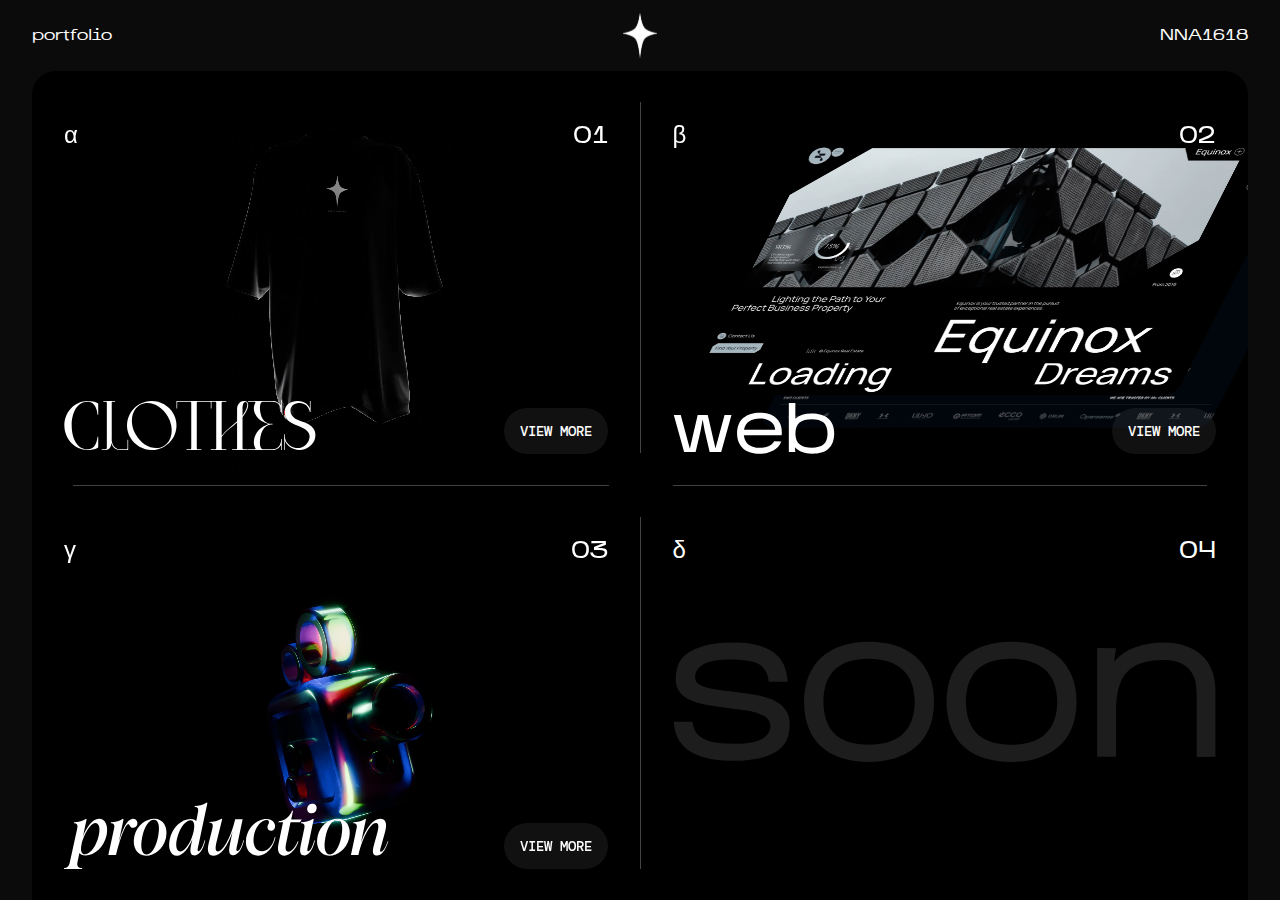
==== commit 325499e7: "5" ====
--- a/index.html
+++ b/index.html
@@ -20,7 +20,7 @@
 					<p class="text-left">portfolio</p>
 				</a>
 				<a href="./index.html" class="flex justify-center">
-					<img src="./assets/img/star.png" alt="" class="h-[45px]" />
+					<img src="./assets/img/star.svg" alt="" class="h-[45px]" />
 				</a>
 				<a href="./index.html" class="hidden md:block">
 					<p class="text-right">NNA1618</p>
@@ -47,7 +47,18 @@
 							</div>
 
 							<video
-								class="rounded-lg shadow-lg slide-in-video h-[99%] md:h-full absolute md:top-[-10px] -z-0"
+								class="rounded-lg shadow-lg slide-in-video h-[99%] md:h-full absolute md:top-[-10px] -z-0 md:hidden block"
+								id="video"
+								muted
+								autoplay
+								playsinline
+								loop
+							>
+								<source src="./assets/videos/home black.mp4" />
+								Your browser does not support the video tag.
+							</video>
+							<video
+								class="rounded-lg shadow-lg slide-in-video h-[99%] md:h-full absolute md:top-[-10px] -z-0 md:block hidden"
 								id="video"
 								muted
 							>
@@ -62,17 +73,21 @@
 									id="slide-text"
 									class="slide-in-text mx-auto md:mx-0"
 								>
-									<img src="./assets/img/clothes.png" alt="" />
+									<img
+										src="./assets/img/clothes.svg"
+										alt=""
+									/>
 								</div>
 								<a href="./selectPage.html">
 									<button
 										id="animated-btn"
 										class="animated-btn px-[20px] py-[11px] rounded-[111px] bg-[#8B8B8B1F] h-fit hover:bg-[#8B8B8B3D] hover:py-[20px] hover:px-10 transition-padding"
 									>
-										<img
-											src="./assets/img/view more.png"
-											alt=""
-										/>
+										<p
+											class="font-dmMono uppercase leading-none text-sm font-normal"
+										>
+											view more
+										</p>
 									</button>
 								</a>
 							</div>
@@ -143,17 +158,18 @@
 									id="slide-text"
 									class="slide-in-text mx-auto md:mx-0"
 								>
-									<img src="./assets/img/web.png" alt="" />
+									<img src="./assets/img/web.svg" alt="" />
 								</div>
 								<a href="/">
 									<button
 										id="animated-btn"
 										class="animated-btn px-[20px] py-[11px] rounded-[111px] bg-[#8B8B8B1F] h-fit self-end hover:bg-[#8B8B8B3D] hover:py-[20px] hover:px-10 transition-padding"
 									>
-										<img
-											src="./assets/img/view more.png"
-											alt=""
-										/>
+										<p
+											class="font-dmMono uppercase leading-none text-sm font-normal"
+										>
+											view more
+										</p>
 									</button>
 								</a>
 							</div>
@@ -182,14 +198,22 @@
 							</div>
 
 							<video
-								class="rounded-lg shadow-lg slide-in-video md:h-full h-[93%] absolute -z-0"
-								id="video"
-								muted
-							>
-								<source
-									src="./assets/videos/production.webm"
-									type="video/mp4"
-								/>
+								class="rounded-lg shadow-lg slide-in-video md:h-full h-[93%] absolute -z-0 md:hidden block"
+								id="video"
+								muted
+								autoplay
+								playsinline
+								loop
+							>
+								<source src="./assets/videos/production.webm" />
+								Your browser does not support the video tag.
+							</video>
+							<video
+								class="rounded-lg shadow-lg slide-in-video md:h-full h-[93%] absolute -z-0 hidden md:block"
+								id="video"
+								muted
+							>
+								<source src="./assets/videos/production.webm" />
 								Your browser does not support the video tag.
 							</video>
 
@@ -201,7 +225,7 @@
 									class="slide-in-text mx-auto md:mx-0"
 								>
 									<img
-										src="./assets/img/production.png"
+										src="./assets/img/production.svg"
 										alt=""
 									/>
 								</div>
@@ -210,10 +234,11 @@
 										id="animated-btn"
 										class="animated-btn px-[20px] py-[11px] rounded-[111px] bg-[#8B8B8B1F] h-fit self-end hover:bg-[#8B8B8B3D] hover:py-[20px] hover:px-10 transition-padding"
 									>
-										<img
-											src="./assets/img/view more.png"
-											alt=""
-										/>
+										<p
+											class="font-dmMono uppercase leading-none text-sm font-normal"
+										>
+											view more
+										</p>
 									</button>
 								</a>
 							</div>
@@ -248,7 +273,7 @@
 							<div
 								class="h-full w-full flex justify-center items-center"
 							>
-								<img src="./assets/img/soon.png" alt="" />
+								<img src="./assets/img/soon.svg" alt="" />
 							</div>
 						</div>
 					</div>
--- a/assets/styles/output.css
+++ b/assets/styles/output.css
@@ -10,19 +10,19 @@
 *,
 ::before,
 ::after {
-  box-sizing: border-box;
-  /* 1 */
-  border-width: 0;
-  /* 2 */
-  border-style: solid;
-  /* 2 */
-  border-color: #e5e7eb;
-  /* 2 */
+	box-sizing: border-box;
+	/* 1 */
+	border-width: 0;
+	/* 2 */
+	border-style: solid;
+	/* 2 */
+	border-color: #e5e7eb;
+	/* 2 */
 }
 
 ::before,
 ::after {
-  --tw-content: '';
+	--tw-content: '';
 }
 
 /*
@@ -37,23 +37,24 @@
 
 html,
 :host {
-  line-height: 1.5;
-  /* 1 */
-  -webkit-text-size-adjust: 100%;
-  /* 2 */
-  -moz-tab-size: 4;
-  /* 3 */
-  -o-tab-size: 4;
-     tab-size: 4;
-  /* 3 */
-  font-family: ui-sans-serif, system-ui, sans-serif, "Apple Color Emoji", "Segoe UI Emoji", "Segoe UI Symbol", "Noto Color Emoji";
-  /* 4 */
-  font-feature-settings: normal;
-  /* 5 */
-  font-variation-settings: normal;
-  /* 6 */
-  -webkit-tap-highlight-color: transparent;
-  /* 7 */
+	line-height: 1.5;
+	/* 1 */
+	-webkit-text-size-adjust: 100%;
+	/* 2 */
+	-moz-tab-size: 4;
+	/* 3 */
+	-o-tab-size: 4;
+	tab-size: 4;
+	/* 3 */
+	font-family: ui-sans-serif, system-ui, sans-serif, 'Apple Color Emoji',
+		'Segoe UI Emoji', 'Segoe UI Symbol', 'Noto Color Emoji';
+	/* 4 */
+	font-feature-settings: normal;
+	/* 5 */
+	font-variation-settings: normal;
+	/* 6 */
+	-webkit-tap-highlight-color: transparent;
+	/* 7 */
 }
 
 /*
@@ -62,10 +63,10 @@
 */
 
 body {
-  margin: 0;
-  /* 1 */
-  line-height: inherit;
-  /* 2 */
+	margin: 0;
+	/* 1 */
+	line-height: inherit;
+	/* 2 */
 }
 
 /*
@@ -75,12 +76,12 @@
 */
 
 hr {
-  height: 0;
-  /* 1 */
-  color: inherit;
-  /* 2 */
-  border-top-width: 1px;
-  /* 3 */
+	height: 0;
+	/* 1 */
+	color: inherit;
+	/* 2 */
+	border-top-width: 1px;
+	/* 3 */
 }
 
 /*
@@ -88,8 +89,8 @@
 */
 
 abbr:where([title]) {
-  -webkit-text-decoration: underline dotted;
-          text-decoration: underline dotted;
+	-webkit-text-decoration: underline dotted;
+	text-decoration: underline dotted;
 }
 
 /*
@@ -102,8 +103,8 @@
 h4,
 h5,
 h6 {
-  font-size: inherit;
-  font-weight: inherit;
+	font-size: inherit;
+	font-weight: inherit;
 }
 
 /*
@@ -111,8 +112,8 @@
 */
 
 a {
-  color: inherit;
-  text-decoration: inherit;
+	color: inherit;
+	text-decoration: inherit;
 }
 
 /*
@@ -121,7 +122,7 @@
 
 b,
 strong {
-  font-weight: bolder;
+	font-weight: bolder;
 }
 
 /*
@@ -135,14 +136,15 @@
 kbd,
 samp,
 pre {
-  font-family: ui-monospace, SFMono-Regular, Menlo, Monaco, Consolas, "Liberation Mono", "Courier New", monospace;
-  /* 1 */
-  font-feature-settings: normal;
-  /* 2 */
-  font-variation-settings: normal;
-  /* 3 */
-  font-size: 1em;
-  /* 4 */
+	font-family: ui-monospace, SFMono-Regular, Menlo, Monaco, Consolas,
+		'Liberation Mono', 'Courier New', monospace;
+	/* 1 */
+	font-feature-settings: normal;
+	/* 2 */
+	font-variation-settings: normal;
+	/* 3 */
+	font-size: 1em;
+	/* 4 */
 }
 
 /*
@@ -150,7 +152,7 @@
 */
 
 small {
-  font-size: 80%;
+	font-size: 80%;
 }
 
 /*
@@ -159,18 +161,18 @@
 
 sub,
 sup {
-  font-size: 75%;
-  line-height: 0;
-  position: relative;
-  vertical-align: baseline;
+	font-size: 75%;
+	line-height: 0;
+	position: relative;
+	vertical-align: baseline;
 }
 
 sub {
-  bottom: -0.25em;
+	bottom: -0.25em;
 }
 
 sup {
-  top: -0.5em;
+	top: -0.5em;
 }
 
 /*
@@ -180,12 +182,12 @@
 */
 
 table {
-  text-indent: 0;
-  /* 1 */
-  border-color: inherit;
-  /* 2 */
-  border-collapse: collapse;
-  /* 3 */
+	text-indent: 0;
+	/* 1 */
+	border-color: inherit;
+	/* 2 */
+	border-collapse: collapse;
+	/* 3 */
 }
 
 /*
@@ -199,26 +201,26 @@
 optgroup,
 select,
 textarea {
-  font-family: inherit;
-  /* 1 */
-  font-feature-settings: inherit;
-  /* 1 */
-  font-variation-settings: inherit;
-  /* 1 */
-  font-size: 100%;
-  /* 1 */
-  font-weight: inherit;
-  /* 1 */
-  line-height: inherit;
-  /* 1 */
-  letter-spacing: inherit;
-  /* 1 */
-  color: inherit;
-  /* 1 */
-  margin: 0;
-  /* 2 */
-  padding: 0;
-  /* 3 */
+	font-family: inherit;
+	/* 1 */
+	font-feature-settings: inherit;
+	/* 1 */
+	font-variation-settings: inherit;
+	/* 1 */
+	font-size: 100%;
+	/* 1 */
+	font-weight: inherit;
+	/* 1 */
+	line-height: inherit;
+	/* 1 */
+	letter-spacing: inherit;
+	/* 1 */
+	color: inherit;
+	/* 1 */
+	margin: 0;
+	/* 2 */
+	padding: 0;
+	/* 3 */
 }
 
 /*
@@ -227,7 +229,7 @@
 
 button,
 select {
-  text-transform: none;
+	text-transform: none;
 }
 
 /*
@@ -239,12 +241,12 @@
 input:where([type='button']),
 input:where([type='reset']),
 input:where([type='submit']) {
-  -webkit-appearance: button;
-  /* 1 */
-  background-color: transparent;
-  /* 2 */
-  background-image: none;
-  /* 2 */
+	-webkit-appearance: button;
+	/* 1 */
+	background-color: transparent;
+	/* 2 */
+	background-image: none;
+	/* 2 */
 }
 
 /*
@@ -252,7 +254,7 @@
 */
 
 :-moz-focusring {
-  outline: auto;
+	outline: auto;
 }
 
 /*
@@ -260,7 +262,7 @@
 */
 
 :-moz-ui-invalid {
-  box-shadow: none;
+	box-shadow: none;
 }
 
 /*
@@ -268,7 +270,7 @@
 */
 
 progress {
-  vertical-align: baseline;
+	vertical-align: baseline;
 }
 
 /*
@@ -277,7 +279,7 @@
 
 ::-webkit-inner-spin-button,
 ::-webkit-outer-spin-button {
-  height: auto;
+	height: auto;
 }
 
 /*
@@ -286,10 +288,10 @@
 */
 
 [type='search'] {
-  -webkit-appearance: textfield;
-  /* 1 */
-  outline-offset: -2px;
-  /* 2 */
+	-webkit-appearance: textfield;
+	/* 1 */
+	outline-offset: -2px;
+	/* 2 */
 }
 
 /*
@@ -297,7 +299,7 @@
 */
 
 ::-webkit-search-decoration {
-  -webkit-appearance: none;
+	-webkit-appearance: none;
 }
 
 /*
@@ -306,10 +308,10 @@
 */
 
 ::-webkit-file-upload-button {
-  -webkit-appearance: button;
-  /* 1 */
-  font: inherit;
-  /* 2 */
+	-webkit-appearance: button;
+	/* 1 */
+	font: inherit;
+	/* 2 */
 }
 
 /*
@@ -317,7 +319,7 @@
 */
 
 summary {
-  display: list-item;
+	display: list-item;
 }
 
 /*
@@ -337,24 +339,24 @@
 figure,
 p,
 pre {
-  margin: 0;
+	margin: 0;
 }
 
 fieldset {
-  margin: 0;
-  padding: 0;
+	margin: 0;
+	padding: 0;
 }
 
 legend {
-  padding: 0;
+	padding: 0;
 }
 
 ol,
 ul,
 menu {
-  list-style: none;
-  margin: 0;
-  padding: 0;
+	list-style: none;
+	margin: 0;
+	padding: 0;
 }
 
 /*
@@ -362,7 +364,7 @@
 */
 
 dialog {
-  padding: 0;
+	padding: 0;
 }
 
 /*
@@ -370,7 +372,7 @@
 */
 
 textarea {
-  resize: vertical;
+	resize: vertical;
 }
 
 /*
@@ -378,19 +380,20 @@
 2. Set the default placeholder color to the user's configured gray 400 color.
 */
 
-input::-moz-placeholder, textarea::-moz-placeholder {
-  opacity: 1;
-  /* 1 */
-  color: #9ca3af;
-  /* 2 */
+input::-moz-placeholder,
+textarea::-moz-placeholder {
+	opacity: 1;
+	/* 1 */
+	color: #9ca3af;
+	/* 2 */
 }
 
 input::placeholder,
 textarea::placeholder {
-  opacity: 1;
-  /* 1 */
-  color: #9ca3af;
-  /* 2 */
+	opacity: 1;
+	/* 1 */
+	color: #9ca3af;
+	/* 2 */
 }
 
 /*
@@ -398,8 +401,8 @@
 */
 
 button,
-[role="button"] {
-  cursor: pointer;
+[role='button'] {
+	cursor: pointer;
 }
 
 /*
@@ -407,7 +410,7 @@
 */
 
 :disabled {
-  cursor: default;
+	cursor: default;
 }
 
 /*
@@ -424,10 +427,10 @@
 iframe,
 embed,
 object {
-  display: block;
-  /* 1 */
-  vertical-align: middle;
-  /* 2 */
+	display: block;
+	/* 1 */
+	vertical-align: middle;
+	/* 2 */
 }
 
 /*
@@ -436,1067 +439,1086 @@
 
 img,
 video {
-  max-width: 100%;
-  height: auto;
+	max-width: 100%;
+	height: auto;
 }
 
 /* Make elements with the HTML hidden attribute stay hidden by default */
 
 [hidden] {
-  display: none;
-}
-
-*, ::before, ::after {
-  --tw-border-spacing-x: 0;
-  --tw-border-spacing-y: 0;
-  --tw-translate-x: 0;
-  --tw-translate-y: 0;
-  --tw-rotate: 0;
-  --tw-skew-x: 0;
-  --tw-skew-y: 0;
-  --tw-scale-x: 1;
-  --tw-scale-y: 1;
-  --tw-pan-x:  ;
-  --tw-pan-y:  ;
-  --tw-pinch-zoom:  ;
-  --tw-scroll-snap-strictness: proximity;
-  --tw-gradient-from-position:  ;
-  --tw-gradient-via-position:  ;
-  --tw-gradient-to-position:  ;
-  --tw-ordinal:  ;
-  --tw-slashed-zero:  ;
-  --tw-numeric-figure:  ;
-  --tw-numeric-spacing:  ;
-  --tw-numeric-fraction:  ;
-  --tw-ring-inset:  ;
-  --tw-ring-offset-width: 0px;
-  --tw-ring-offset-color: #fff;
-  --tw-ring-color: rgb(59 130 246 / 0.5);
-  --tw-ring-offset-shadow: 0 0 #0000;
-  --tw-ring-shadow: 0 0 #0000;
-  --tw-shadow: 0 0 #0000;
-  --tw-shadow-colored: 0 0 #0000;
-  --tw-blur:  ;
-  --tw-brightness:  ;
-  --tw-contrast:  ;
-  --tw-grayscale:  ;
-  --tw-hue-rotate:  ;
-  --tw-invert:  ;
-  --tw-saturate:  ;
-  --tw-sepia:  ;
-  --tw-drop-shadow:  ;
-  --tw-backdrop-blur:  ;
-  --tw-backdrop-brightness:  ;
-  --tw-backdrop-contrast:  ;
-  --tw-backdrop-grayscale:  ;
-  --tw-backdrop-hue-rotate:  ;
-  --tw-backdrop-invert:  ;
-  --tw-backdrop-opacity:  ;
-  --tw-backdrop-saturate:  ;
-  --tw-backdrop-sepia:  ;
-  --tw-contain-size:  ;
-  --tw-contain-layout:  ;
-  --tw-contain-paint:  ;
-  --tw-contain-style:  ;
+	display: none;
+}
+
+*,
+::before,
+::after {
+	--tw-border-spacing-x: 0;
+	--tw-border-spacing-y: 0;
+	--tw-translate-x: 0;
+	--tw-translate-y: 0;
+	--tw-rotate: 0;
+	--tw-skew-x: 0;
+	--tw-skew-y: 0;
+	--tw-scale-x: 1;
+	--tw-scale-y: 1;
+	--tw-pan-x: ;
+	--tw-pan-y: ;
+	--tw-pinch-zoom: ;
+	--tw-scroll-snap-strictness: proximity;
+	--tw-gradient-from-position: ;
+	--tw-gradient-via-position: ;
+	--tw-gradient-to-position: ;
+	--tw-ordinal: ;
+	--tw-slashed-zero: ;
+	--tw-numeric-figure: ;
+	--tw-numeric-spacing: ;
+	--tw-numeric-fraction: ;
+	--tw-ring-inset: ;
+	--tw-ring-offset-width: 0px;
+	--tw-ring-offset-color: #fff;
+	--tw-ring-color: rgb(59 130 246 / 0.5);
+	--tw-ring-offset-shadow: 0 0 #0000;
+	--tw-ring-shadow: 0 0 #0000;
+	--tw-shadow: 0 0 #0000;
+	--tw-shadow-colored: 0 0 #0000;
+	--tw-blur: ;
+	--tw-brightness: ;
+	--tw-contrast: ;
+	--tw-grayscale: ;
+	--tw-hue-rotate: ;
+	--tw-invert: ;
+	--tw-saturate: ;
+	--tw-sepia: ;
+	--tw-drop-shadow: ;
+	--tw-backdrop-blur: ;
+	--tw-backdrop-brightness: ;
+	--tw-backdrop-contrast: ;
+	--tw-backdrop-grayscale: ;
+	--tw-backdrop-hue-rotate: ;
+	--tw-backdrop-invert: ;
+	--tw-backdrop-opacity: ;
+	--tw-backdrop-saturate: ;
+	--tw-backdrop-sepia: ;
+	--tw-contain-size: ;
+	--tw-contain-layout: ;
+	--tw-contain-paint: ;
+	--tw-contain-style: ;
 }
 
 ::backdrop {
-  --tw-border-spacing-x: 0;
-  --tw-border-spacing-y: 0;
-  --tw-translate-x: 0;
-  --tw-translate-y: 0;
-  --tw-rotate: 0;
-  --tw-skew-x: 0;
-  --tw-skew-y: 0;
-  --tw-scale-x: 1;
-  --tw-scale-y: 1;
-  --tw-pan-x:  ;
-  --tw-pan-y:  ;
-  --tw-pinch-zoom:  ;
-  --tw-scroll-snap-strictness: proximity;
-  --tw-gradient-from-position:  ;
-  --tw-gradient-via-position:  ;
-  --tw-gradient-to-position:  ;
-  --tw-ordinal:  ;
-  --tw-slashed-zero:  ;
-  --tw-numeric-figure:  ;
-  --tw-numeric-spacing:  ;
-  --tw-numeric-fraction:  ;
-  --tw-ring-inset:  ;
-  --tw-ring-offset-width: 0px;
-  --tw-ring-offset-color: #fff;
-  --tw-ring-color: rgb(59 130 246 / 0.5);
-  --tw-ring-offset-shadow: 0 0 #0000;
-  --tw-ring-shadow: 0 0 #0000;
-  --tw-shadow: 0 0 #0000;
-  --tw-shadow-colored: 0 0 #0000;
-  --tw-blur:  ;
-  --tw-brightness:  ;
-  --tw-contrast:  ;
-  --tw-grayscale:  ;
-  --tw-hue-rotate:  ;
-  --tw-invert:  ;
-  --tw-saturate:  ;
-  --tw-sepia:  ;
-  --tw-drop-shadow:  ;
-  --tw-backdrop-blur:  ;
-  --tw-backdrop-brightness:  ;
-  --tw-backdrop-contrast:  ;
-  --tw-backdrop-grayscale:  ;
-  --tw-backdrop-hue-rotate:  ;
-  --tw-backdrop-invert:  ;
-  --tw-backdrop-opacity:  ;
-  --tw-backdrop-saturate:  ;
-  --tw-backdrop-sepia:  ;
-  --tw-contain-size:  ;
-  --tw-contain-layout:  ;
-  --tw-contain-paint:  ;
-  --tw-contain-style:  ;
+	--tw-border-spacing-x: 0;
+	--tw-border-spacing-y: 0;
+	--tw-translate-x: 0;
+	--tw-translate-y: 0;
+	--tw-rotate: 0;
+	--tw-skew-x: 0;
+	--tw-skew-y: 0;
+	--tw-scale-x: 1;
+	--tw-scale-y: 1;
+	--tw-pan-x: ;
+	--tw-pan-y: ;
+	--tw-pinch-zoom: ;
+	--tw-scroll-snap-strictness: proximity;
+	--tw-gradient-from-position: ;
+	--tw-gradient-via-position: ;
+	--tw-gradient-to-position: ;
+	--tw-ordinal: ;
+	--tw-slashed-zero: ;
+	--tw-numeric-figure: ;
+	--tw-numeric-spacing: ;
+	--tw-numeric-fraction: ;
+	--tw-ring-inset: ;
+	--tw-ring-offset-width: 0px;
+	--tw-ring-offset-color: #fff;
+	--tw-ring-color: rgb(59 130 246 / 0.5);
+	--tw-ring-offset-shadow: 0 0 #0000;
+	--tw-ring-shadow: 0 0 #0000;
+	--tw-shadow: 0 0 #0000;
+	--tw-shadow-colored: 0 0 #0000;
+	--tw-blur: ;
+	--tw-brightness: ;
+	--tw-contrast: ;
+	--tw-grayscale: ;
+	--tw-hue-rotate: ;
+	--tw-invert: ;
+	--tw-saturate: ;
+	--tw-sepia: ;
+	--tw-drop-shadow: ;
+	--tw-backdrop-blur: ;
+	--tw-backdrop-brightness: ;
+	--tw-backdrop-contrast: ;
+	--tw-backdrop-grayscale: ;
+	--tw-backdrop-hue-rotate: ;
+	--tw-backdrop-invert: ;
+	--tw-backdrop-opacity: ;
+	--tw-backdrop-saturate: ;
+	--tw-backdrop-sepia: ;
+	--tw-contain-size: ;
+	--tw-contain-layout: ;
+	--tw-contain-paint: ;
+	--tw-contain-style: ;
 }
 
 .pointer-events-none {
-  pointer-events: none;
+	pointer-events: none;
 }
 
 .absolute {
-  position: absolute;
+	position: absolute;
 }
 
 .relative {
-  position: relative;
+	position: relative;
 }
 
 .-left-8 {
-  left: -2rem;
+	left: -2rem;
 }
 
 .-right-\[32px\] {
-  right: -32px;
+	right: -32px;
 }
 
 .bottom-0 {
-  bottom: 0px;
+	bottom: 0px;
 }
 
 .bottom-\[-32px\] {
-  bottom: -32px;
+	bottom: -32px;
 }
 
 .left-0 {
-  left: 0px;
+	left: 0px;
 }
 
 .left-1\/2 {
-  left: 50%;
+	left: 50%;
 }
 
 .left-1\/4 {
-  left: 25%;
+	left: 25%;
 }
 
 .left-8 {
-  left: 2rem;
+	left: 2rem;
 }
 
 .right-0 {
-  right: 0px;
+	right: 0px;
 }
 
 .top-0 {
-  top: 0px;
+	top: 0px;
 }
 
 .top-\[-1250px\] {
-  top: -1250px;
+	top: -1250px;
 }
 
 .top-\[-32px\] {
-  top: -32px;
+	top: -32px;
 }
 
 .top-\[104px\] {
-  top: 104px;
+	top: 104px;
 }
 
 .top-\[115px\] {
-  top: 115px;
+	top: 115px;
 }
 
 .top-\[1250px\] {
-  top: 1250px;
+	top: 1250px;
 }
 
 .top-\[32px\] {
-  top: 32px;
+	top: 32px;
 }
 
 .-z-0 {
-  z-index: 0;
+	z-index: 0;
 }
 
 .z-10 {
-  z-index: 10;
+	z-index: 10;
 }
 
 .z-20 {
-  z-index: 20;
+	z-index: 20;
 }
 
 .z-30 {
-  z-index: 30;
+	z-index: 30;
 }
 
 .z-50 {
-  z-index: 50;
+	z-index: 50;
 }
 
 .mx-auto {
-  margin-left: auto;
-  margin-right: auto;
+	margin-left: auto;
+	margin-right: auto;
 }
 
 .mb-\[102px\] {
-  margin-bottom: 102px;
+	margin-bottom: 102px;
 }
 
 .mb-\[77px\] {
-  margin-bottom: 77px;
+	margin-bottom: 77px;
 }
 
 .mr-auto {
-  margin-right: auto;
+	margin-right: auto;
 }
 
 .block {
-  display: block;
+	display: block;
 }
 
 .flex {
-  display: flex;
+	display: flex;
 }
 
 .grid {
-  display: grid;
+	display: grid;
 }
 
 .hidden {
-  display: none;
+	display: none;
 }
 
 .h-\[26px\] {
-  height: 26px;
+	height: 26px;
 }
 
 .h-\[400px\] {
-  height: 400px;
+	height: 400px;
 }
 
 .h-\[45dvh\] {
-  height: 45dvh;
+	height: 45dvh;
 }
 
 .h-\[45px\] {
-  height: 45px;
+	height: 45px;
+}
+
+.h-\[45vh\] {
+	height: 45vh;
 }
 
 .h-\[575px\] {
-  height: 575px;
+	height: 575px;
 }
 
 .h-\[58dvh\] {
-  height: 58dvh;
+	height: 58dvh;
+}
+
+.h-\[58vh\] {
+	height: 58vh;
 }
 
 .h-\[77px\] {
-  height: 77px;
+	height: 77px;
 }
 
 .h-\[91px\] {
-  height: 91px;
+	height: 91px;
 }
 
 .h-\[93\%\] {
-  height: 93%;
+	height: 93%;
 }
 
 .h-\[99\%\] {
-  height: 99%;
+	height: 99%;
 }
 
 .h-fit {
-  height: -moz-fit-content;
-  height: fit-content;
+	height: -moz-fit-content;
+	height: fit-content;
 }
 
 .h-full {
-  height: 100%;
+	height: 100%;
 }
 
 .h-px {
-  height: 1px;
+	height: 1px;
 }
 
 .w-\[200px\] {
-  width: 200px;
+	width: 200px;
 }
 
 .w-\[26px\] {
-  width: 26px;
+	width: 26px;
 }
 
 .w-fit {
-  width: -moz-fit-content;
-  width: fit-content;
+	width: -moz-fit-content;
+	width: fit-content;
 }
 
 .w-full {
-  width: 100%;
-}
-
-.max-w-\[470px\] {
-  max-width: 470px;
+	width: 100%;
 }
 
 .translate-x-\[-134\%\] {
-  --tw-translate-x: -134%;
-  transform: translate(var(--tw-translate-x), var(--tw-translate-y)) rotate(var(--tw-rotate)) skewX(var(--tw-skew-x)) skewY(var(--tw-skew-y)) scaleX(var(--tw-scale-x)) scaleY(var(--tw-scale-y));
+	--tw-translate-x: -134%;
+	transform: translate(var(--tw-translate-x), var(--tw-translate-y)) rotate(var(--tw-rotate)) skewX(var(--tw-skew-x)) skewY(var(--tw-skew-y)) scaleX(var(--tw-scale-x)) scaleY(var(--tw-scale-y));
 }
 
 .translate-x-\[-50\%\] {
-  --tw-translate-x: -50%;
-  transform: translate(var(--tw-translate-x), var(--tw-translate-y)) rotate(var(--tw-rotate)) skewX(var(--tw-skew-x)) skewY(var(--tw-skew-y)) scaleX(var(--tw-scale-x)) scaleY(var(--tw-scale-y));
+	--tw-translate-x: -50%;
+	transform: translate(var(--tw-translate-x), var(--tw-translate-y)) rotate(var(--tw-rotate)) skewX(var(--tw-skew-x)) skewY(var(--tw-skew-y)) scaleX(var(--tw-scale-x)) scaleY(var(--tw-scale-y));
 }
 
 .rotate-\[27deg\] {
-  --tw-rotate: 27deg;
-  transform: translate(var(--tw-translate-x), var(--tw-translate-y)) rotate(var(--tw-rotate)) skewX(var(--tw-skew-x)) skewY(var(--tw-skew-y)) scaleX(var(--tw-scale-x)) scaleY(var(--tw-scale-y));
+	--tw-rotate: 27deg;
+	transform: translate(var(--tw-translate-x), var(--tw-translate-y)) rotate(var(--tw-rotate)) skewX(var(--tw-skew-x)) skewY(var(--tw-skew-y)) scaleX(var(--tw-scale-x)) scaleY(var(--tw-scale-y));
 }
 
 .-skew-y-\[27deg\] {
-  --tw-skew-y: -27deg;
-  transform: translate(var(--tw-translate-x), var(--tw-translate-y)) rotate(var(--tw-rotate)) skewX(var(--tw-skew-x)) skewY(var(--tw-skew-y)) scaleX(var(--tw-scale-x)) scaleY(var(--tw-scale-y));
+	--tw-skew-y: -27deg;
+	transform: translate(var(--tw-translate-x), var(--tw-translate-y)) rotate(var(--tw-rotate)) skewX(var(--tw-skew-x)) skewY(var(--tw-skew-y)) scaleX(var(--tw-scale-x)) scaleY(var(--tw-scale-y));
 }
 
 .scale-\[4\.5\] {
-  --tw-scale-x: 4.5;
-  --tw-scale-y: 4.5;
-  transform: translate(var(--tw-translate-x), var(--tw-translate-y)) rotate(var(--tw-rotate)) skewX(var(--tw-skew-x)) skewY(var(--tw-skew-y)) scaleX(var(--tw-scale-x)) scaleY(var(--tw-scale-y));
+	--tw-scale-x: 4.5;
+	--tw-scale-y: 4.5;
+	transform: translate(var(--tw-translate-x), var(--tw-translate-y)) rotate(var(--tw-rotate)) skewX(var(--tw-skew-x)) skewY(var(--tw-skew-y)) scaleX(var(--tw-scale-x)) scaleY(var(--tw-scale-y));
 }
 
 .select-none {
-  -webkit-user-select: none;
-     -moz-user-select: none;
-          user-select: none;
+	-webkit-user-select: none;
+	-moz-user-select: none;
+	user-select: none;
 }
 
 .grid-cols-1 {
-  grid-template-columns: repeat(1, minmax(0, 1fr));
+	grid-template-columns: repeat(1, minmax(0, 1fr));
 }
 
 .flex-row {
-  flex-direction: row;
+	flex-direction: row;
 }
 
 .flex-col {
-  flex-direction: column;
+	flex-direction: column;
 }
 
 .items-center {
-  align-items: center;
+	align-items: center;
 }
 
 .justify-end {
-  justify-content: flex-end;
+	justify-content: flex-end;
 }
 
 .justify-center {
-  justify-content: center;
+	justify-content: center;
 }
 
 .justify-between {
-  justify-content: space-between;
+	justify-content: space-between;
 }
 
 .justify-stretch {
-  justify-content: stretch;
+	justify-content: stretch;
 }
 
 .gap-2 {
-  gap: 0.5rem;
+	gap: 0.5rem;
 }
 
 .gap-2\.5 {
-  gap: 0.625rem;
+	gap: 0.625rem;
 }
 
 .gap-4 {
-  gap: 1rem;
+	gap: 1rem;
 }
 
 .gap-\[12px\] {
-  gap: 12px;
+	gap: 12px;
 }
 
 .gap-\[17px\] {
-  gap: 17px;
+	gap: 17px;
 }
 
 .gap-\[20px\] {
-  gap: 20px;
+	gap: 20px;
 }
 
 .gap-\[21px\] {
-  gap: 21px;
+	gap: 21px;
 }
 
 .gap-\[24px\] {
-  gap: 24px;
+	gap: 24px;
 }
 
 .gap-\[32px\] {
-  gap: 32px;
+	gap: 32px;
 }
 
 .gap-\[60px\] {
-  gap: 60px;
+	gap: 60px;
 }
 
 .gap-\[90px\] {
-  gap: 90px;
+	gap: 90px;
 }
 
 .place-self-center {
-  place-self: center;
+	place-self: center;
 }
 
 .self-end {
-  align-self: flex-end;
+	align-self: flex-end;
 }
 
 .overflow-auto {
-  overflow: auto;
+	overflow: auto;
 }
 
 .overflow-hidden {
-  overflow: hidden;
+	overflow: hidden;
 }
 
 .rounded-\[111px\] {
-  border-radius: 111px;
+	border-radius: 111px;
 }
 
 .rounded-lg {
-  border-radius: 0.5rem;
+	border-radius: 0.5rem;
 }
 
 .rounded-xl {
-  border-radius: 0.75rem;
+	border-radius: 0.75rem;
 }
 
 .border-\[1px\] {
-  border-width: 1px;
+	border-width: 1px;
 }
 
 .border-\[\#676767\] {
-  --tw-border-opacity: 1;
-  border-color: rgb(103 103 103 / var(--tw-border-opacity));
+	--tw-border-opacity: 1;
+	border-color: rgb(103 103 103 / var(--tw-border-opacity));
 }
 
 .bg-\[\#0B0B0B\] {
-  --tw-bg-opacity: 1;
-  background-color: rgb(11 11 11 / var(--tw-bg-opacity));
+	--tw-bg-opacity: 1;
+	background-color: rgb(11 11 11 / var(--tw-bg-opacity));
 }
 
 .bg-\[\#434343\] {
-  --tw-bg-opacity: 1;
-  background-color: rgb(67 67 67 / var(--tw-bg-opacity));
+	--tw-bg-opacity: 1;
+	background-color: rgb(67 67 67 / var(--tw-bg-opacity));
 }
 
 .bg-\[\#8B8B8B1F\] {
-  background-color: #8B8B8B1F;
+	background-color: #8b8b8b1f;
 }
 
 .bg-\[\#8B8B8B3D\] {
-  background-color: #8B8B8B3D;
+	background-color: #8b8b8b3d;
 }
 
 .bg-black {
-  --tw-bg-opacity: 1;
-  background-color: rgb(0 0 0 / var(--tw-bg-opacity));
+	--tw-bg-opacity: 1;
+	background-color: rgb(0 0 0 / var(--tw-bg-opacity));
 }
 
 .bg-white {
-  --tw-bg-opacity: 1;
-  background-color: rgb(255 255 255 / var(--tw-bg-opacity));
+	--tw-bg-opacity: 1;
+	background-color: rgb(255 255 255 / var(--tw-bg-opacity));
 }
 
 .p-\[32px\] {
-  padding: 32px;
+	padding: 32px;
 }
 
 .px-0 {
-  padding-left: 0px;
-  padding-right: 0px;
+	padding-left: 0px;
+	padding-right: 0px;
 }
 
 .px-\[20px\] {
-  padding-left: 20px;
-  padding-right: 20px;
+	padding-left: 20px;
+	padding-right: 20px;
 }
 
 .px-\[32px\] {
-  padding-left: 32px;
-  padding-right: 32px;
+	padding-left: 32px;
+	padding-right: 32px;
 }
 
 .px-\[41px\] {
-  padding-left: 41px;
-  padding-right: 41px;
+	padding-left: 41px;
+	padding-right: 41px;
 }
 
 .py-0 {
-  padding-top: 0px;
-  padding-bottom: 0px;
+	padding-top: 0px;
+	padding-bottom: 0px;
 }
 
 .py-\[11px\] {
-  padding-top: 11px;
-  padding-bottom: 11px;
+	padding-top: 11px;
+	padding-bottom: 11px;
 }
 
 .py-\[13px\] {
-  padding-top: 13px;
-  padding-bottom: 13px;
+	padding-top: 13px;
+	padding-bottom: 13px;
 }
 
 .py-\[4px\] {
-  padding-top: 4px;
-  padding-bottom: 4px;
+	padding-top: 4px;
+	padding-bottom: 4px;
 }
 
 .py-\[8px\] {
-  padding-top: 8px;
-  padding-bottom: 8px;
+	padding-top: 8px;
+	padding-bottom: 8px;
 }
 
 .pb-\[31px\] {
-  padding-bottom: 31px;
+	padding-bottom: 31px;
 }
 
 .pl-0 {
-  padding-left: 0px;
+	padding-left: 0px;
 }
 
 .pl-\[4px\] {
-  padding-left: 4px;
+	padding-left: 4px;
 }
 
 .pr-\[20px\] {
-  padding-right: 20px;
+	padding-right: 20px;
 }
 
 .pt-\[32px\] {
-  padding-top: 32px;
+	padding-top: 32px;
 }
 
 .text-left {
-  text-align: left;
+	text-align: left;
 }
 
 .text-right {
-  text-align: right;
+	text-align: right;
 }
 
 .font-dmMono {
-  font-family: DM Mono, sans-serif;
+	font-family: DM Mono, sans-serif;
 }
 
 .text-\[24px\] {
-  font-size: 24px;
+	font-size: 24px;
 }
 
 .text-\[70px\] {
-  font-size: 70px;
+	font-size: 70px;
 }
 
 .text-base {
-  font-size: 1rem;
-  line-height: 1.5rem;
+	font-size: 1rem;
+	line-height: 1.5rem;
 }
 
 .text-sm {
-  font-size: 0.875rem;
-  line-height: 1.25rem;
+	font-size: 0.875rem;
+	line-height: 1.25rem;
+}
+
+.font-medium {
+	font-weight: 500;
+}
+
+.font-normal {
+	font-weight: 400;
 }
 
 .uppercase {
-  text-transform: uppercase;
+	text-transform: uppercase;
 }
 
 .leading-\[26px\] {
-  line-height: 26px;
+	line-height: 26px;
 }
 
 .leading-none {
-  line-height: 1;
+	line-height: 1;
 }
 
 .leading-normal {
-  line-height: 1.5;
+	line-height: 1.5;
 }
 
 .text-\[\#808080\] {
-  --tw-text-opacity: 1;
-  color: rgb(128 128 128 / var(--tw-text-opacity));
+	--tw-text-opacity: 1;
+	color: rgb(128 128 128 / var(--tw-text-opacity));
 }
 
 .text-\[\#C8C8C8\] {
-  --tw-text-opacity: 1;
-  color: rgb(200 200 200 / var(--tw-text-opacity));
+	--tw-text-opacity: 1;
+	color: rgb(200 200 200 / var(--tw-text-opacity));
 }
 
 .shadow-lg {
-  --tw-shadow: 0 10px 15px -3px rgb(0 0 0 / 0.1), 0 4px 6px -4px rgb(0 0 0 / 0.1);
-  --tw-shadow-colored: 0 10px 15px -3px var(--tw-shadow-color), 0 4px 6px -4px var(--tw-shadow-color);
-  box-shadow: var(--tw-ring-offset-shadow, 0 0 #0000), var(--tw-ring-shadow, 0 0 #0000), var(--tw-shadow);
+	--tw-shadow: 0 10px 15px -3px rgb(0 0 0 / 0.1),
+		0 4px 6px -4px rgb(0 0 0 / 0.1);
+	--tw-shadow-colored: 0 10px 15px -3px var(--tw-shadow-color),
+		0 4px 6px -4px var(--tw-shadow-color);
+	box-shadow: var(--tw-ring-offset-shadow, 0 0 #0000),
+		var(--tw-ring-shadow, 0 0 #0000), var(--tw-shadow);
 }
 
 .transition-all {
-  transition-property: all;
-  transition-timing-function: cubic-bezier(0.4, 0, 0.2, 1);
-  transition-duration: 150ms;
+	transition-property: all;
+	transition-timing-function: cubic-bezier(0.4, 0, 0.2, 1);
+	transition-duration: 150ms;
 }
 
 .duration-500 {
-  transition-duration: 500ms;
+	transition-duration: 500ms;
 }
 
 .duration-700 {
-  transition-duration: 700ms;
+	transition-duration: 700ms;
 }
 
 .duration-\[1000ms\] {
-  transition-duration: 1000ms;
+	transition-duration: 1000ms;
 }
 
 .ease-in-out {
-  transition-timing-function: cubic-bezier(0.4, 0, 0.2, 1);
+	transition-timing-function: cubic-bezier(0.4, 0, 0.2, 1);
 }
 
 @font-face {
-  font-family: 'Kharkiv Tone';
-
-  src: url('/assets/fonts/kar.ttf');
-
-  font-weight: 400;
-
-  font-style: normal;
+	font-family: 'Kharkiv Tone';
+
+	src: url('../fonts/kar.ttf');
+
+	font-weight: 400;
+
+	font-style: normal;
 }
 
 @font-face {
-  font-family: 'DM Mono';
-
-  src: url('/assets/fonts/DMMono-Medium.ttf');
-
-  font-weight: 400;
-
-  font-style: normal;
+	font-family: 'DM Mono';
+
+	src: url('../fonts/DMMono-Medium.ttf');
+
+	font-weight: 400;
+
+	font-style: normal;
 }
 
 body {
-  font-family: Kharkiv Tone, sans-serif;
-  --tw-text-opacity: 1;
-  color: rgb(255 255 255 / var(--tw-text-opacity));
+	font-family: Kharkiv Tone, sans-serif;
+	--tw-text-opacity: 1;
+	color: rgb(255 255 255 / var(--tw-text-opacity));
 }
 
 /* текст 1 и 3 карточки */
 
 .slide-in-text {
-  transform: translateX(-100%);
-  opacity: 0;
-  transition: transform 2s ease-in-out, opacity 2s ease-in-out;
+	transform: translateX(-100%);
+	opacity: 0;
+	transition: transform 2s ease-in-out, opacity 2s ease-in-out;
 }
 
 .slide-in-text-active {
-  transform: translateX(0);
-  opacity: 1;
+	transform: translateX(0);
+	opacity: 1;
 }
 
 /* кнопки 1 и 3 карточки */
 
 @media (max-width: 720px) {
-  .animated-btn {
-    position: relative;
-    left: 50%;
-    z-index: 20;
-    transform: translateX(-50%);
-    opacity: 0;
-    transition: transform 3s ease-in-out, opacity 3s ease-in-out,
+	.animated-btn {
+		position: relative;
+		left: 50%;
+		z-index: 20;
+		transform: translateX(-50%);
+		opacity: 0;
+		transition: transform 3s ease-in-out, opacity 3s ease-in-out,
 			padding 0.3s ease-in-out;
-  }
-
-  .animated-btn-active {
-    opacity: 1;
-  }
+	}
+
+	.animated-btn-active {
+		opacity: 1;
+	}
 }
 
 @media (min-width: 720px) {
-  .animated-btn {
-    transform: translateX(+100%);
-    opacity: 0;
-    padding: 1rem;
-    transition: transform 3s ease-in-out, opacity 3s ease-in-out,
+	.animated-btn {
+		transform: translateX(+100%);
+		opacity: 0;
+		padding: 1rem;
+		transition: transform 3s ease-in-out, opacity 3s ease-in-out,
 			padding 0.3s ease-in-out;
-  }
-
-  .animated-btn-active {
-    transform: translateX(0);
-    opacity: 1;
-  }
-
-  .hover\:px-10:hover {
-    padding: 2rem;
-  }
+	}
+
+	.animated-btn-active {
+		transform: translateX(0);
+		opacity: 1;
+	}
+
+	.hover\:px-10:hover {
+		padding: 2rem;
+	}
 }
 
 /* выезд видео */
 
 .slide-in-video {
-  transform: translate(-50%, 450%);
-  left: 50%;
-  transition: transform 3s ease-in-out;
+	transform: translate(-50%, 450%);
+	left: 50%;
+	transition: transform 3s ease-in-out;
 }
 
 .slide-in-video-active {
-  transform: translate(-50%, 0);
+	transform: translate(-50%, 0);
 }
 
 /* 4 карточка */
 
 .radial-gradient-bg {
-  position: relative;
-  /* height: 100%; */
-  width: 100%;
-  overflow: hidden;
+	position: relative;
+	/* height: 100%; */
+	width: 100%;
+	overflow: hidden;
 }
 
 .radial-gradient-bg::before {
-  content: '';
-  position: absolute;
-  top: 50%;
-  left: 50%;
-  width: 200%;
-  height: 200%;
-  background: radial-gradient(
-		circle,
-		rgba(255, 255, 255, 0.15) 0%,
-		rgba(255, 255, 255, 0) 15%
-	);
-  transform: translate(-50%, -50%) scale(0);
-  transition: transform 1s ease-in-out;
+	content: '';
+	position: absolute;
+	top: 50%;
+	left: 50%;
+	width: 200%;
+	height: 200%;
+	background: radial-gradient(circle,
+			rgba(255, 255, 255, 0.15) 0%,
+			rgba(255, 255, 255, 0) 15%);
+	transform: translate(-50%, -50%) scale(0);
+	transition: transform 1s ease-in-out;
 }
 
 .radial-gradient-bg:hover::before {
-  transform: translate(-50%, -50%) scale(1);
+	transform: translate(-50%, -50%) scale(1);
 }
 
 /* видео */
 
 .video-container {
-  width: 640px;
-  height: 360px;
-  overflow: hidden;
-  position: relative;
+	width: 640px;
+	height: 360px;
+	overflow: hidden;
+	position: relative;
 }
 
 .video-container video {
-  width: 100%;
-  height: 100%;
-  -o-object-fit: cover;
-     object-fit: cover;
+	width: 100%;
+	height: 100%;
+	-o-object-fit: cover;
+	object-fit: cover;
 }
 
 @media (max-width: 720px) {
-  .wrapper {
-    height: 100%;
-  }
+	.wrapper {
+		height: 100%;
+	}
 }
 
 @media (min-width: 720px) {
-  .wrapper {
-    height: calc(100dvh - 71px);
-  }
+	.wrapper {
+		height: calc(100dvh - 71px);
+	}
 }
 
 @media (max-width: 720px) {
-  .reverse-wrapper {
-    height: calc(100dvh - 71px);
-  }
+	.reverse-wrapper {
+		height: calc(100dvh - 71px);
+	}
 }
 
 @media (min-width: 720px) {
-  .reverse-wrapper {
-    height: 100%;
-  }
+	.reverse-wrapper {
+		height: 100%;
+	}
 }
 
 /* вторая страница */
 
 .animated-btn-sec-p {
-  transition: padding 0.3s ease-in-out;
+	transition: padding 0.3s ease-in-out;
 }
 
 .animated-btn-sec-p:hover {
-  padding: 2rem;
+	padding: 2rem;
 }
 
 @media (max-width: 720px) {
-  .movable-block {
-    transition: all 1s ease-in-out;
-    height: 95px;
-    width: 248px;
-    position: absolute;
-    top: 32px;
-    left: 32px;
-  }
-
-  .movable-block-active {
-    width: 100%;
-    top: 0px;
-    left: 0px;
-    height: calc(100dvh - 71px);
-  }
+	.movable-block {
+		transition: all 1s ease-in-out;
+		height: 95px;
+		width: 248px;
+		position: absolute;
+		top: 32px;
+		left: 32px;
+	}
+
+	.movable-block-active {
+		width: 100%;
+		top: 0px;
+		left: 0px;
+		height: calc(100dvh - 71px);
+	}
 }
 
 @media (min-width: 720px) {
-  .movable-block {
-    transition: all 1s ease-in-out;
-    height: 95px;
-    width: 248px;
-    position: absolute;
-    top: 60px;
-    left: 60px;
-  }
-
-  .movable-block-active {
-    width: 100%;
-    top: 0px;
-    left: 0px;
-    height: 100%;
-  }
+	.movable-block {
+		transition: all 1s ease-in-out;
+		height: 95px;
+		width: 248px;
+		position: absolute;
+		top: 60px;
+		left: 60px;
+	}
+
+	.movable-block-active {
+		width: 100%;
+		top: 0px;
+		left: 0px;
+		height: 100%;
+	}
 }
 
 .scroll-image {
-  opacity: 0;
-  transition: opacity 6s ease-in-out;
+	opacity: 0;
+	transition: opacity 6s ease-in-out;
 }
 
 .scroll-image-active {
-  opacity: 1;
+	opacity: 1;
 }
 
 .hidden-scroll-bar::-webkit-scrollbar {
-  display: none;
-  /* Safari and Chrome browsers */
+	display: none;
+	/* Safari and Chrome browsers */
 }
 
 .hidden-scroll-bar {
-  -ms-overflow-style: none;
-  /* IE and Edge */
-  scrollbar-width: none;
-  /* mozilla */
+	-ms-overflow-style: none;
+	/* IE and Edge */
+	scrollbar-width: none;
+	/* mozilla */
 }
 
 .hover\:bg-\[\#8B8B8B3D\]:hover {
-  background-color: #8B8B8B3D;
+	background-color: #8b8b8b3d;
 }
 
 .hover\:px-10:hover {
-  padding-left: 2.5rem;
-  padding-right: 2.5rem;
+	padding-left: 2.5rem;
+	padding-right: 2.5rem;
 }
 
 .hover\:py-\[20px\]:hover {
-  padding-top: 20px;
-  padding-bottom: 20px;
+	padding-top: 20px;
+	padding-bottom: 20px;
 }
 
 .group:hover .group-hover\:top-\[-100px\] {
-  top: -100px;
+	top: -100px;
 }
 
 .group:hover .group-hover\:top-\[100px\] {
-  top: 100px;
+	top: 100px;
 }
 
 .group:hover .group-hover\:rotate-\[18deg\] {
-  --tw-rotate: 18deg;
-  transform: translate(var(--tw-translate-x), var(--tw-translate-y)) rotate(var(--tw-rotate)) skewX(var(--tw-skew-x)) skewY(var(--tw-skew-y)) scaleX(var(--tw-scale-x)) scaleY(var(--tw-scale-y));
+	--tw-rotate: 18deg;
+	transform: translate(var(--tw-translate-x), var(--tw-translate-y)) rotate(var(--tw-rotate)) skewX(var(--tw-skew-x)) skewY(var(--tw-skew-y)) scaleX(var(--tw-scale-x)) scaleY(var(--tw-scale-y));
 }
 
 .group:hover .group-hover\:skew-y-\[-18deg\] {
-  --tw-skew-y: -18deg;
-  transform: translate(var(--tw-translate-x), var(--tw-translate-y)) rotate(var(--tw-rotate)) skewX(var(--tw-skew-x)) skewY(var(--tw-skew-y)) scaleX(var(--tw-scale-x)) scaleY(var(--tw-scale-y));
+	--tw-skew-y: -18deg;
+	transform: translate(var(--tw-translate-x), var(--tw-translate-y)) rotate(var(--tw-rotate)) skewX(var(--tw-skew-x)) skewY(var(--tw-skew-y)) scaleX(var(--tw-scale-x)) scaleY(var(--tw-scale-y));
 }
 
 .group:hover .group-hover\:scale-x-\[1\.8\] {
-  --tw-scale-x: 1.8;
-  transform: translate(var(--tw-translate-x), var(--tw-translate-y)) rotate(var(--tw-rotate)) skewX(var(--tw-skew-x)) skewY(var(--tw-skew-y)) scaleX(var(--tw-scale-x)) scaleY(var(--tw-scale-y));
+	--tw-scale-x: 1.8;
+	transform: translate(var(--tw-translate-x), var(--tw-translate-y)) rotate(var(--tw-rotate)) skewX(var(--tw-skew-x)) skewY(var(--tw-skew-y)) scaleX(var(--tw-scale-x)) scaleY(var(--tw-scale-y));
 }
 
 @media (min-width: 720px) {
-  .md\:relative {
-    position: relative;
-  }
-
-  .md\:top-0 {
-    top: 0px;
-  }
-
-  .md\:top-\[-10px\] {
-    top: -10px;
-  }
-
-  .md\:top-\[-120px\] {
-    top: -120px;
-  }
-
-  .md\:mx-0 {
-    margin-left: 0px;
-    margin-right: 0px;
-  }
-
-  .md\:mb-0 {
-    margin-bottom: 0px;
-  }
-
-  .md\:block {
-    display: block;
-  }
-
-  .md\:h-\[250px\] {
-    height: 250px;
-  }
-
-  .md\:h-\[550px\] {
-    height: 550px;
-  }
-
-  .md\:h-\[71dvh\] {
-    height: 71dvh;
-  }
-
-  .md\:h-auto {
-    height: auto;
-  }
-
-  .md\:h-dvh {
-    height: 100dvh;
-  }
-
-  .md\:h-full {
-    height: 100%;
-  }
-
-  .md\:w-\[400px\] {
-    width: 400px;
-  }
-
-  .md\:w-px {
-    width: 1px;
-  }
-
-  .md\:max-w-\[240px\] {
-    max-width: 240px;
-  }
-
-  .md\:grid-cols-3 {
-    grid-template-columns: repeat(3, minmax(0, 1fr));
-  }
-
-  .md\:flex-row {
-    flex-direction: row;
-  }
-
-  .md\:items-end {
-    align-items: flex-end;
-  }
-
-  .md\:justify-between {
-    justify-content: space-between;
-  }
-
-  .md\:gap-\[211px\] {
-    gap: 211px;
-  }
-
-  .md\:overflow-hidden {
-    overflow: hidden;
-  }
-
-  .md\:rounded-t-\[24px\] {
-    border-top-left-radius: 24px;
-    border-top-right-radius: 24px;
-  }
-
-  .md\:p-0 {
-    padding: 0px;
-  }
-
-  .md\:p-\[60px\] {
-    padding: 60px;
-  }
-
-  .md\:px-0 {
-    padding-left: 0px;
-    padding-right: 0px;
-  }
-
-  .md\:px-\[32px\] {
-    padding-left: 32px;
-    padding-right: 32px;
-  }
-
-  .md\:pb-\[31px\] {
-    padding-bottom: 31px;
-  }
-
-  .md\:pt-\[31px\] {
-    padding-top: 31px;
-  }
-
-  .md\:pt-\[48px\] {
-    padding-top: 48px;
-  }
-
-  .md\:text-\[124px\] {
-    font-size: 124px;
-  }
+	.md\:relative {
+		position: relative;
+	}
+
+	.md\:top-0 {
+		top: 0px;
+	}
+
+	.md\:top-\[-10px\] {
+		top: -10px;
+	}
+
+	.md\:top-\[-120px\] {
+		top: -120px;
+	}
+
+	.md\:mx-0 {
+		margin-left: 0px;
+		margin-right: 0px;
+	}
+
+	.md\:mb-0 {
+		margin-bottom: 0px;
+	}
+
+	.md\:block {
+		display: block;
+	}
+
+	.md\:hidden {
+		display: none;
+	}
+
+	.md\:h-\[250px\] {
+		height: 250px;
+	}
+
+	.md\:h-\[550px\] {
+		height: 550px;
+	}
+
+	.md\:h-\[71dvh\] {
+		height: 71dvh;
+	}
+
+	.md\:h-\[71vh\] {
+		height: 71vh;
+	}
+
+	.md\:h-auto {
+		height: auto;
+	}
+
+	.md\:h-dvh {
+		height: 100dvh;
+	}
+
+	.md\:h-full {
+		height: 100%;
+	}
+
+	.md\:w-\[400px\] {
+		width: 400px;
+	}
+
+	.md\:w-px {
+		width: 1px;
+	}
+
+	.md\:max-w-\[240px\] {
+		max-width: 240px;
+	}
+
+	.md\:grid-cols-3 {
+		grid-template-columns: repeat(3, minmax(0, 1fr));
+	}
+
+	.md\:flex-row {
+		flex-direction: row;
+	}
+
+	.md\:items-end {
+		align-items: flex-end;
+	}
+
+	.md\:justify-between {
+		justify-content: space-between;
+	}
+
+	.md\:overflow-hidden {
+		overflow: hidden;
+	}
+
+	.md\:rounded-t-\[24px\] {
+		border-top-left-radius: 24px;
+		border-top-right-radius: 24px;
+	}
+
+	.md\:p-0 {
+		padding: 0px;
+	}
+
+	.md\:p-\[60px\] {
+		padding: 60px;
+	}
+
+	.md\:px-0 {
+		padding-left: 0px;
+		padding-right: 0px;
+	}
+
+	.md\:px-\[32px\] {
+		padding-left: 32px;
+		padding-right: 32px;
+	}
+
+	.md\:pb-\[31px\] {
+		padding-bottom: 31px;
+	}
+
+	.md\:pt-\[31px\] {
+		padding-top: 31px;
+	}
+
+	.md\:pt-\[48px\] {
+		padding-top: 48px;
+	}
+
+	.md\:text-\[124px\] {
+		font-size: 124px;
+	}
 }
 
 @media (min-width: 1200px) {
-  .xl\:h-full {
-    height: 100%;
-  }
-
-  .xl\:max-w-\[470px\] {
-    max-width: 470px;
-  }
-
-  .xl\:flex-row {
-    flex-direction: row;
-  }
-
-  .xl\:gap-\[211px\] {
-    gap: 211px;
-  }
-
-  .xl\:overflow-hidden {
-    overflow: hidden;
-  }
-
-  .xl\:py-\[31px\] {
-    padding-top: 31px;
-    padding-bottom: 31px;
-  }
-}
+	.xl\:h-full {
+		height: 100%;
+	}
+
+	.xl\:max-w-\[470px\] {
+		max-width: 470px;
+	}
+
+	.xl\:flex-row {
+		flex-direction: row;
+	}
+
+	.xl\:gap-\[211px\] {
+		gap: 211px;
+	}
+
+	.xl\:overflow-hidden {
+		overflow: hidden;
+	}
+
+	.xl\:py-\[31px\] {
+		padding-top: 31px;
+		padding-bottom: 31px;
+	}
+}